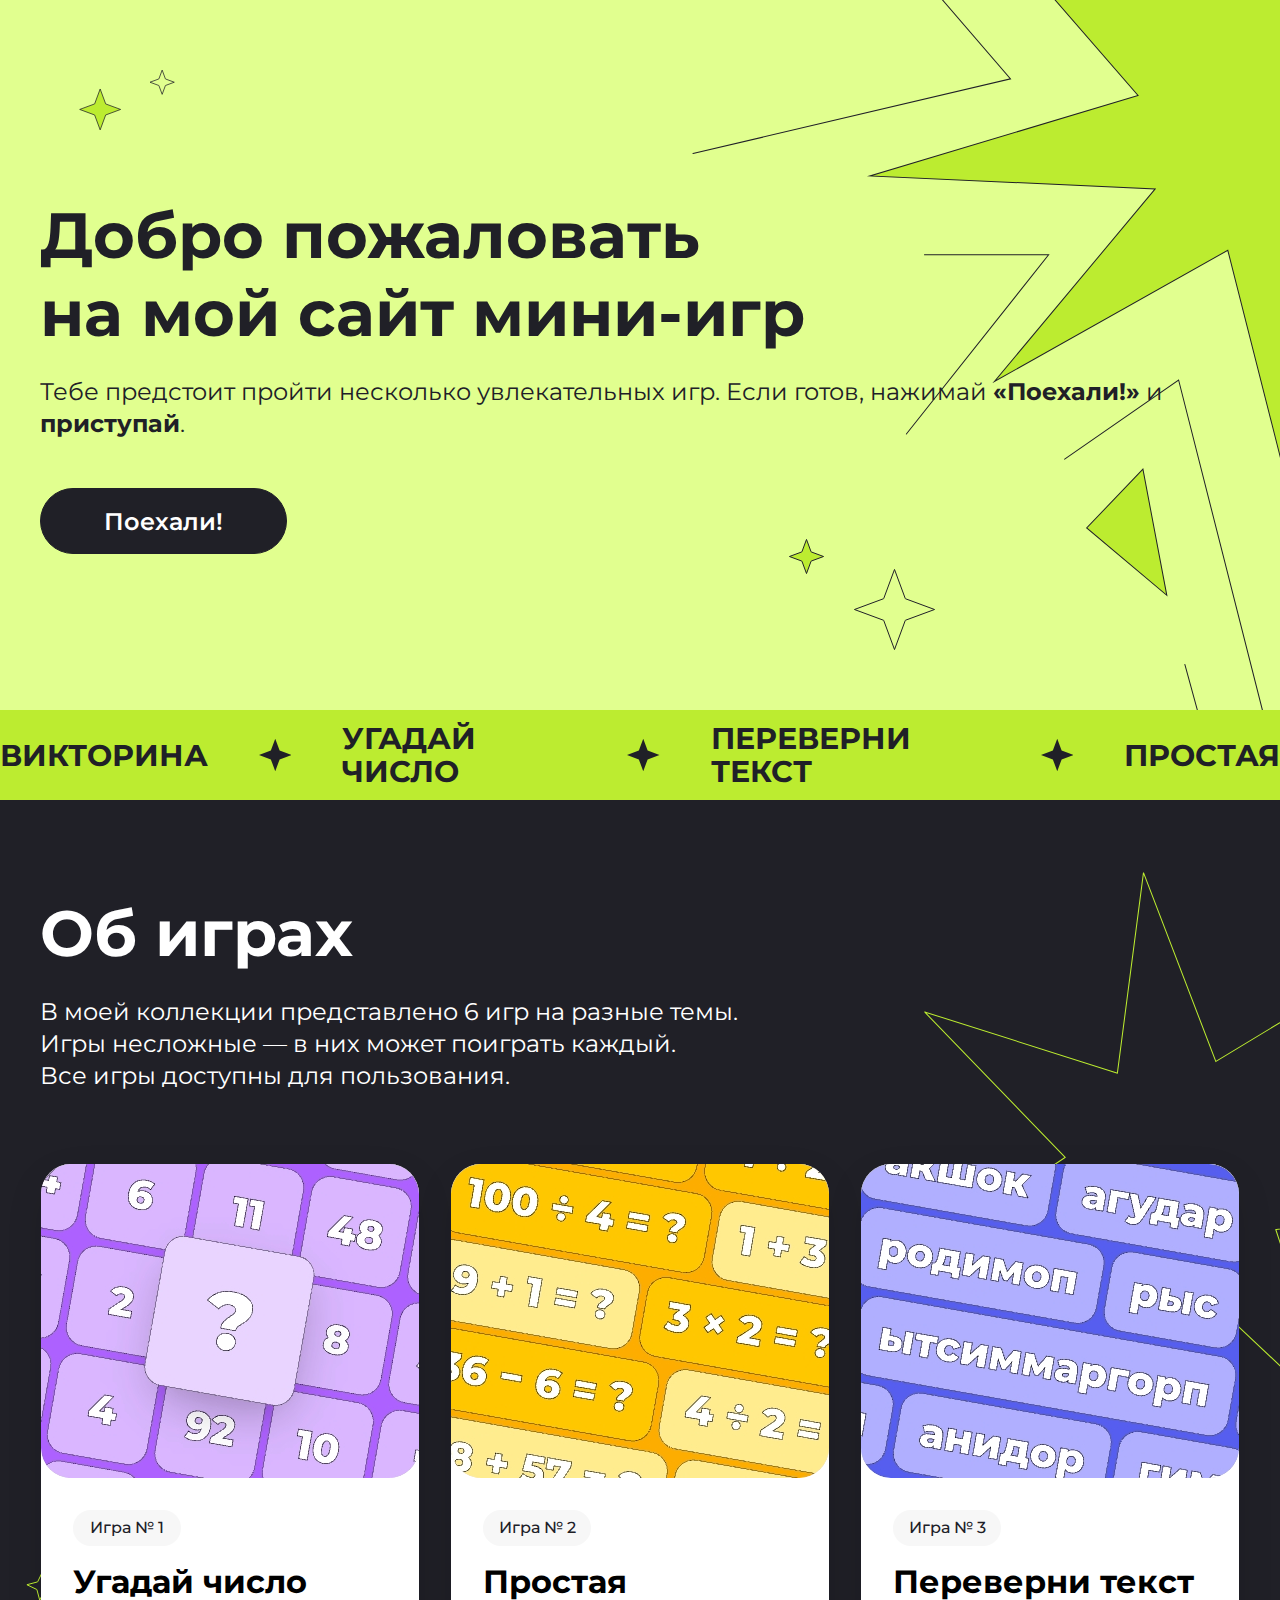
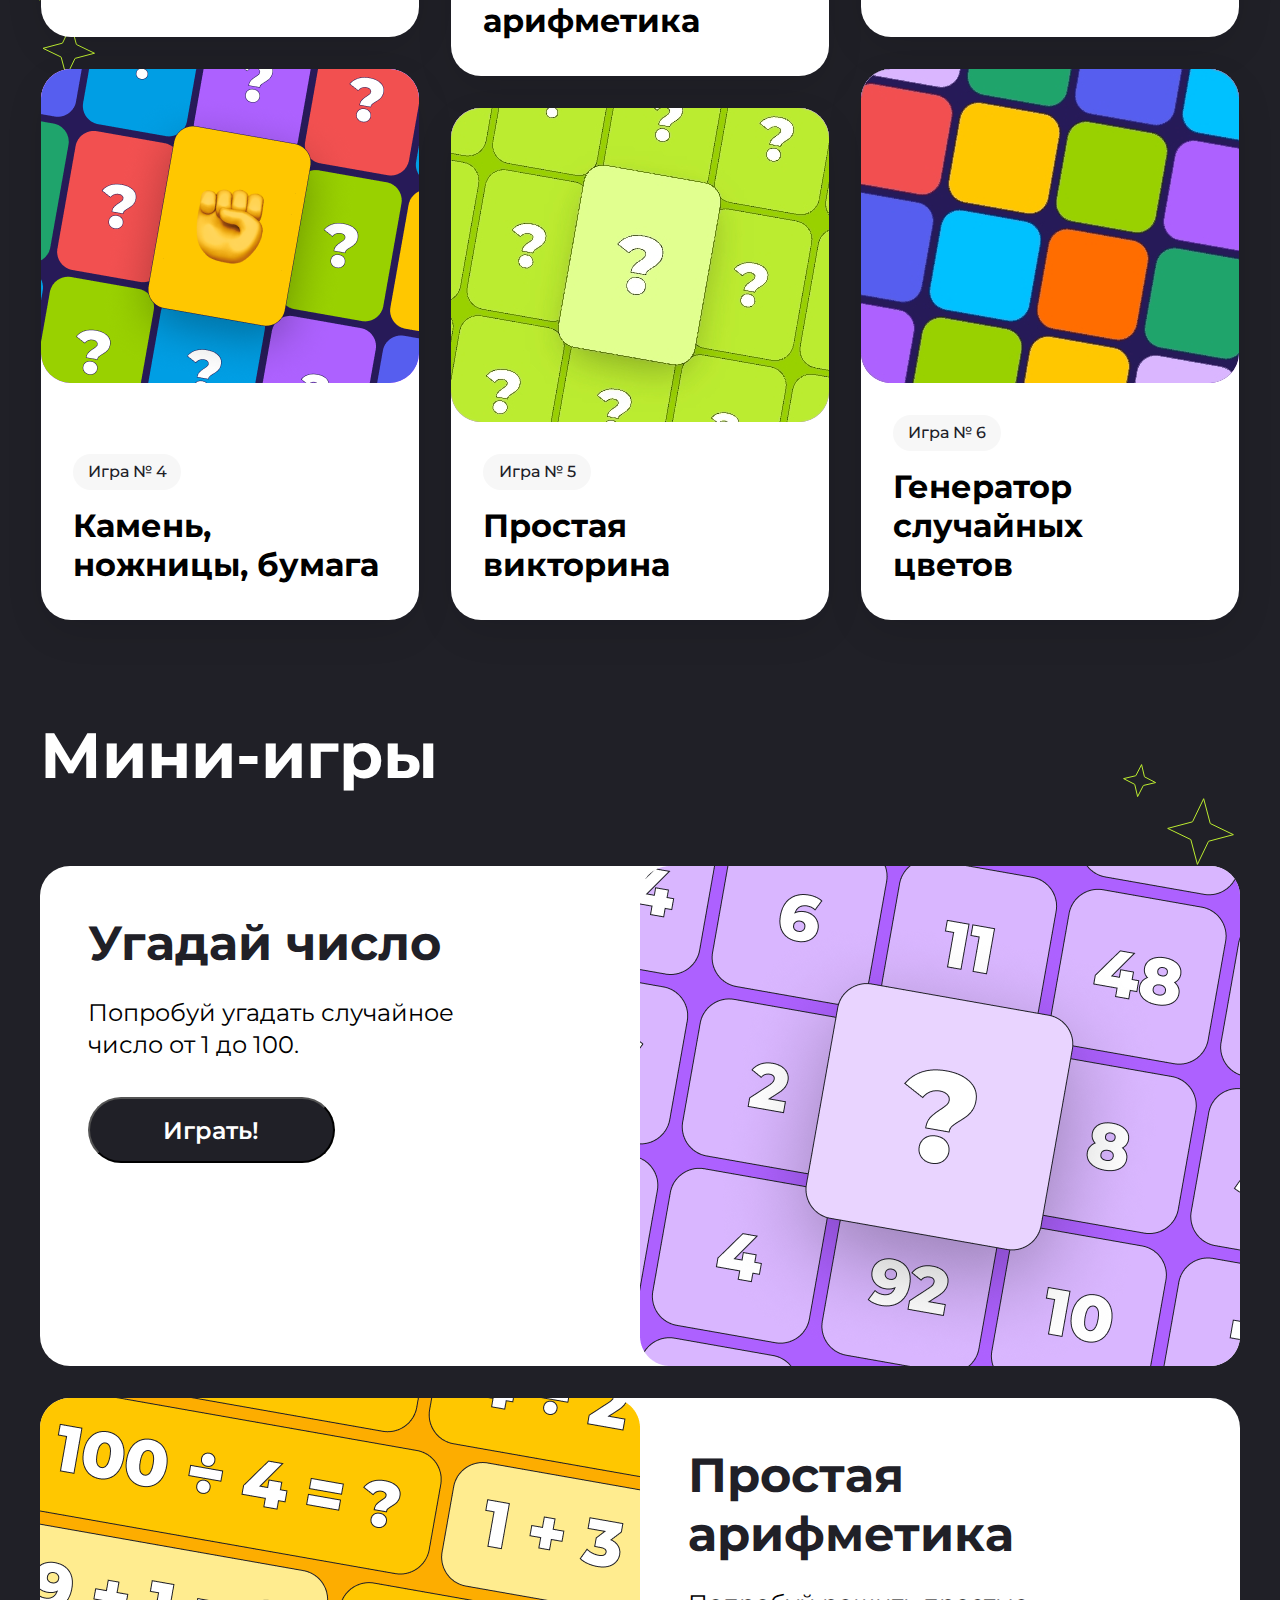
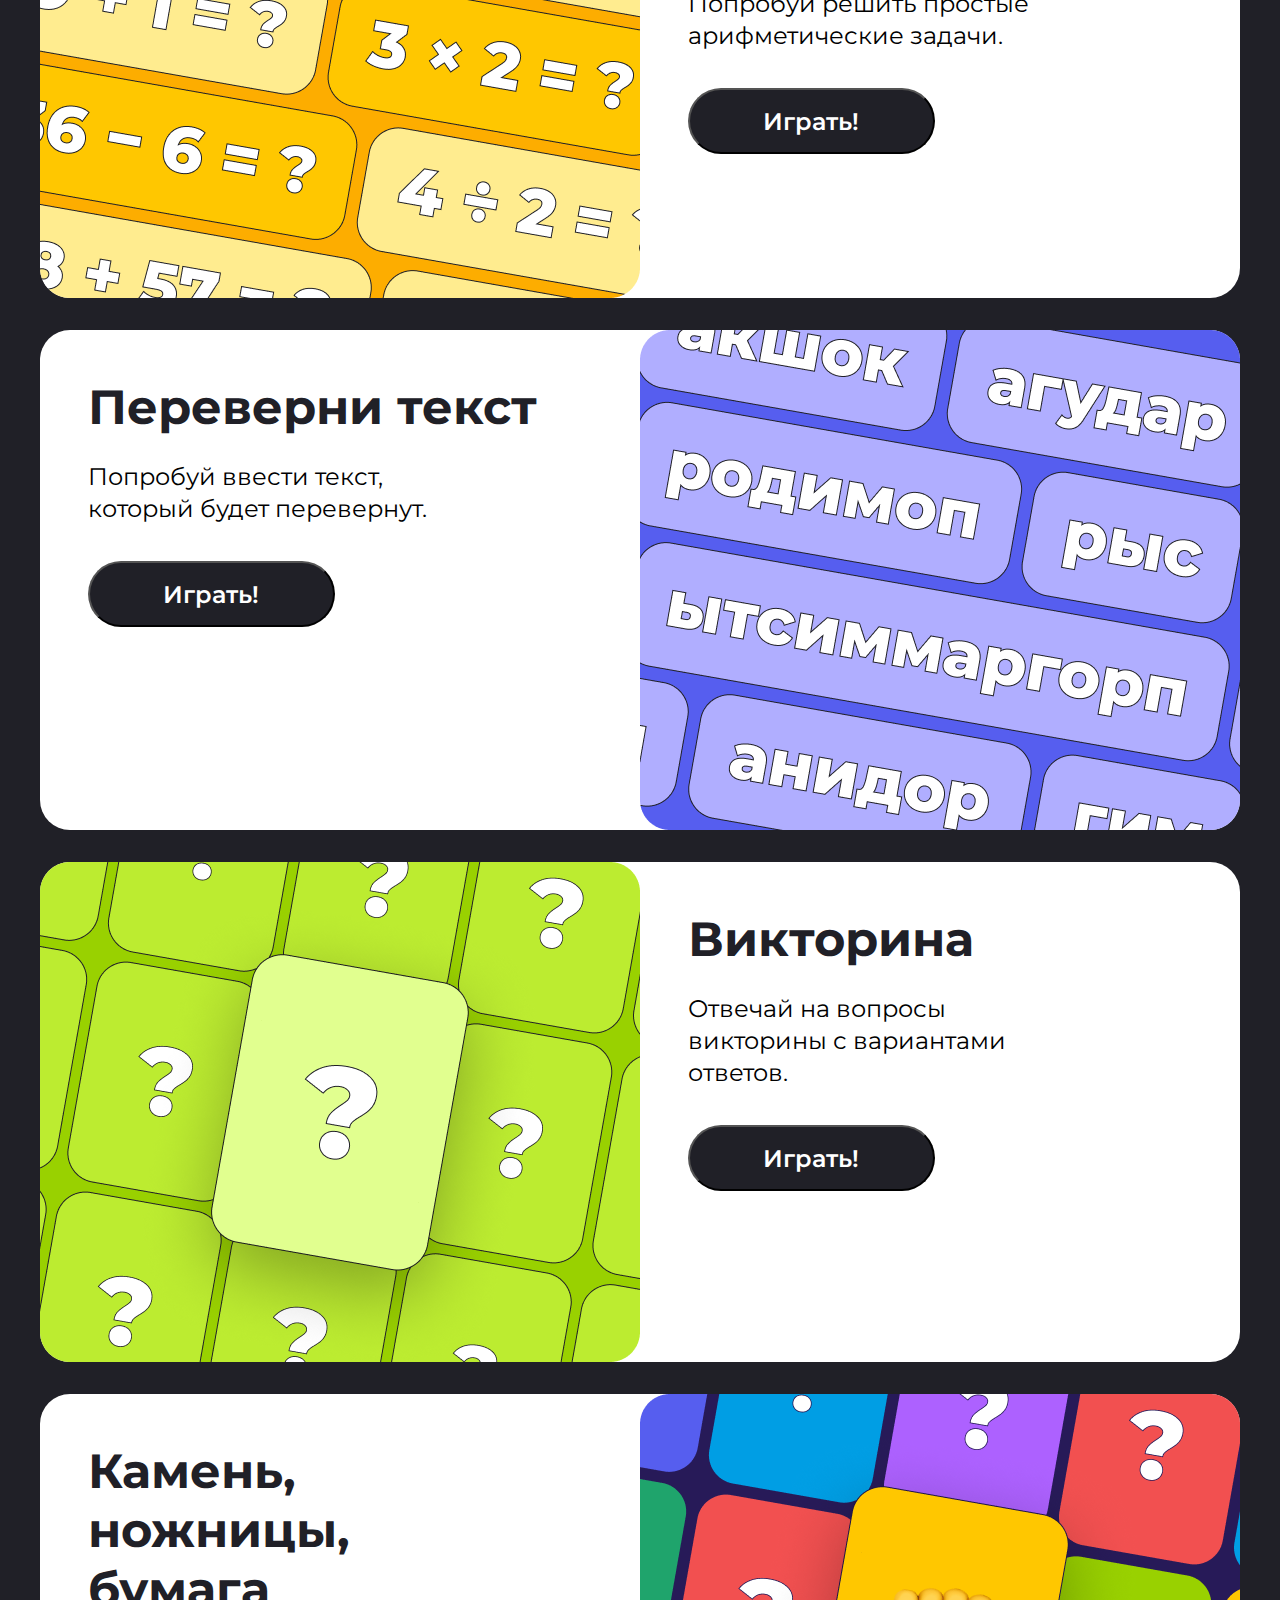
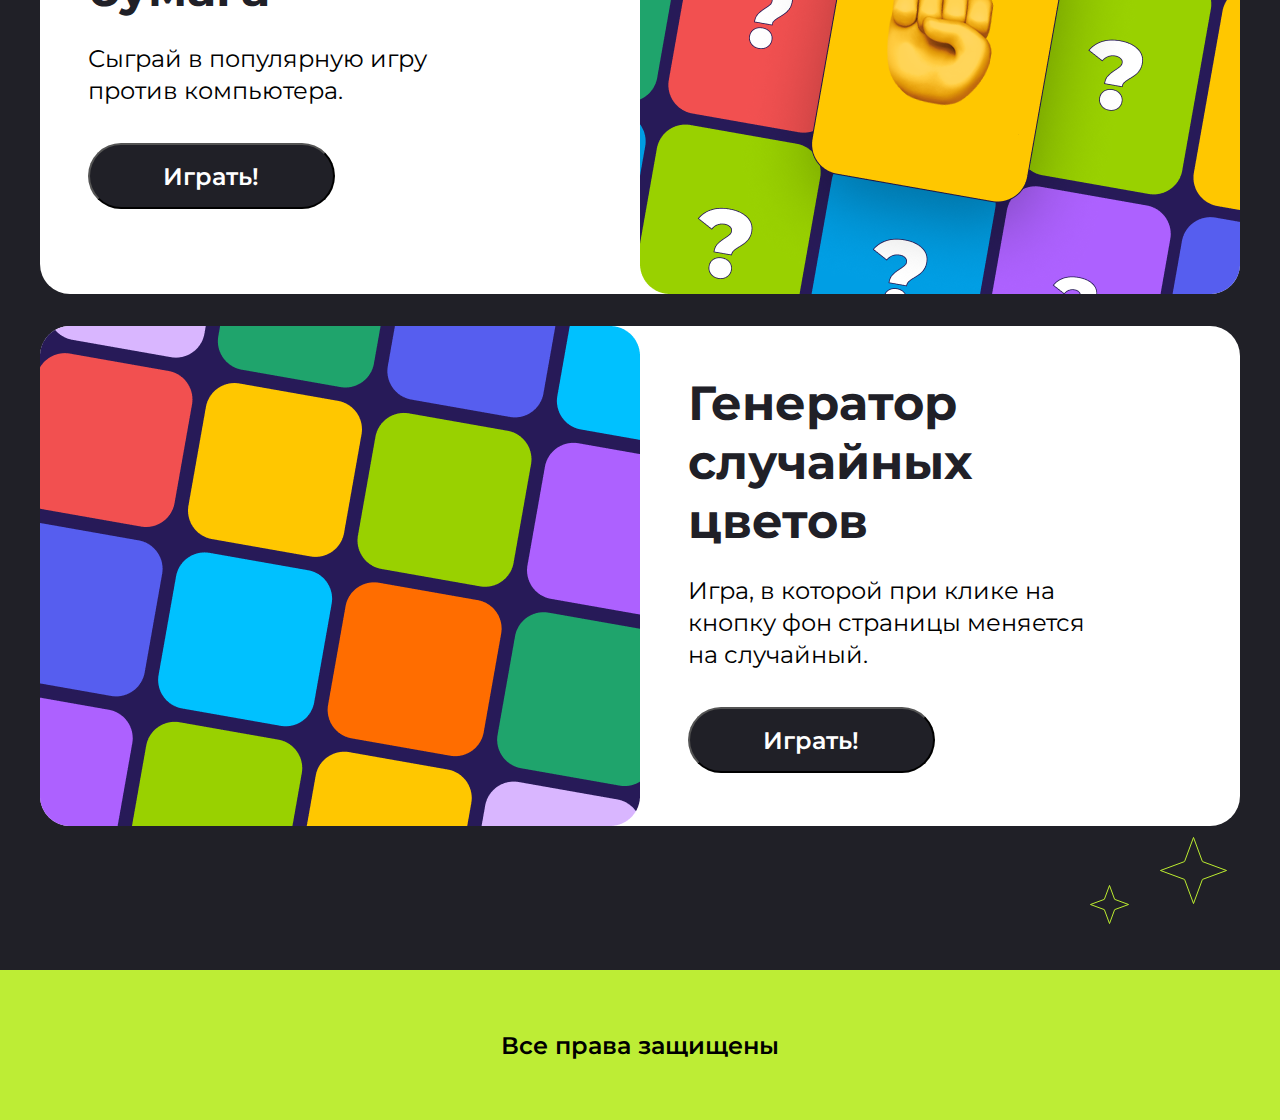
==== index.html @ b6c1381e "debug minigames, add footer" ====
<!DOCTYPE html>
<html lang="en">
<head>
    <meta charset="UTF-8">
    <meta name="viewport" content="width=device-width, initial-scale=1.0">
    <title>Document</title>
    <link rel="preconnect" href="https://fonts.googleapis.com">
    <link rel="preconnect" href="https://fonts.gstatic.com" crossorigin>
    <link href="https://fonts.googleapis.com/css2?family=Montserrat:wght@400;600;700&display=swap" rel="stylesheet">
    <link rel="stylesheet" href="style.css">
</head>
<body>
    <header class="top">
        <div class="top-welcome center">
          <div class="top-box">
              <h1 class="top-box__hello">Добро пожаловать <br>на мой сайт мини-игр</h1>
              <p class="top-box__info">Тебе предстоит пройти несколько увлекательных игр. Если готов, нажимай <b>«Поехали!»</b> и <b>приступай</b>.</p>
          </div>
          <a href="#about-game"> <button class="top-welcome__button">Поехали!</button></a>
        </div>
        <div class="ticker">
            <p>викторина</p>
            <svg width="36.000000" height="36.000000" viewBox="0 0 36 36" fill="none" xmlns="http://www.w3.org/2000/svg" xmlns:xlink="http://www.w3.org/1999/xlink">
                <desc>
                        Created with Pixso.
                </desc>
                <defs/>
                <path id="Star" d="M18 0L13.13 13.13L0 18L13.13 22.86L18 36L22.86 22.86L36 18L22.86 13.13L18 0Z" fill="#202027" fill-opacity="1.000000" fill-rule="evenodd"/>
            </svg>
            <p>угадай число</p>
            <svg width="36.000000" height="36.000000" viewBox="0 0 36 36" fill="none" xmlns="http://www.w3.org/2000/svg" xmlns:xlink="http://www.w3.org/1999/xlink">
                <desc>
                        Created with Pixso.
                </desc>
                <defs/>
                <path id="Star" d="M18 0L13.13 13.13L0 18L13.13 22.86L18 36L22.86 22.86L36 18L22.86 13.13L18 0Z" fill="#202027" fill-opacity="1.000000" fill-rule="evenodd"/>
            </svg>
            <p>переверни текст</p>
            <svg width="36.000000" height="36.000000" viewBox="0 0 36 36" fill="none" xmlns="http://www.w3.org/2000/svg" xmlns:xlink="http://www.w3.org/1999/xlink">
                <desc>
                        Created with Pixso.
                </desc>
                <defs/>
                <path id="Star" d="M18 0L13.13 13.13L0 18L13.13 22.86L18 36L22.86 22.86L36 18L22.86 13.13L18 0Z" fill="#202027" fill-opacity="1.000000" fill-rule="evenodd"/>
            </svg>            
            <p>простая</p>
        </div>
    </header>
    <div class="game-block center">
        <div class="game-block__about">
            <h1 id="about-game" class="game-block__title">Об играх</h1>
            <div class="game-block__info">
              <p>В моей коллекции представлено 6 игр на разные темы.</p> 
              <p>Игры несложные — в них может поиграть каждый.</p>  
              <p>Все игры доступны для пользования.</p>
            </div>
        </div>
        <section class="card-box">
            <div class="card-box__column">
               <a href="#game1">
                  <div class="card">
                     <img class="card__img" src="img/game1.jpeg" alt="game1">
                     <div class="card__info">
                         <p class="card__numb">Игра № 1</p>
                         <h3 class="card__subtitle">Угадай число</h3>
                     </div>
                  </div>   
               </a>  
               <a href="#game4">
                   <article class="card card-big">
                       <img class="card__img" src="img/game4.png" alt="game4">
                       <div class="card__info">
                         <p class="card__numb">Игра № 4</p>
                        <h3 class="card__subtitle">Камень, ножницы, бумага</h3>  
                       </div>
                   </article>
                </a> 
           </div>
           <div class="card-box__column">
                <a href="#game2">
                  <article class="card card-middle">
                      <img class="card__img" src="img/game2.jpeg" alt="game2">
                      <div class="card__info">
                         <p class="card__numb">Игра № 2</p>
                         <h3 class="card__subtitle">Простая арифметика</h3>
                      </div>
                  </article>
               </a>
               <a href="#game5">   
                    <article class="card card-middle">
                        <img class="card__img" src="img/game5.jpeg" alt="game5">
                        <div class="card__info">
                          <p class="card__numb">Игра № 5</p>
                          <h3 class="card__subtitle">Простая викторина</h3>  
                        </div>
                    </article>
               </a>     
           </div>
           <div class="card-box__column">
                <a href="#game3">
                <article class="card">
                    <img class="card__img" src="img/game3.jpeg" alt="game3">
                    <div class="card__info">
                      <p class="card__numb">Игра № 3</p>
                      <h3 class="card__subtitle">Переверни текст</h3>
                    </div>
                </article>
                </a>
                <a href="#game6">
                  <article class="card card-big">
                      <img class="card__img" src="img/game6.jpeg" alt="game6">
                      <div class="card__info">
                        <p class="card__numb">Игра № 6</p>
                        <h3 class="card__subtitle">Генератор случайных цветов</h3>  
                     </div>
                  </article>
                </a>
           </div>
        </section>
    </div>
    <section class="minigames center">
        <h1 class="minigames__title">Мини-игры</h1>
        <div class="game-box">
            <article class="game game__left">
                <div class="game-info">
                    <h2 class="game-info__subtitle">Угадай число</h2>
                    <p class="game-info__description">Попробуй угадать случайное число от 1 до 100.</p>
                    <a href="game-number"><button class="game-info__play">Играть!</button></a>
                </div>
                 <img src="img/bigame1.png" alt="game-number">
            </article>
            <article class="game">
                <img src="img/bigame2.png" alt="game-number">
                <div class="game-info">
                    <h2 class="game-info__subtitle">Простая арифметика</h2>
                    <p class="game-info__description">Попробуй решить простые арифметические задачи.</p>
                    <a href="game-simple"><button class="game-info__play">Играть!</button></a>
                </div>
            </article>
            <article class="game game__left">
                <div class="game-info">
                    <h2 class="game-info__subtitle">Переверни текст</h2>
                    <p class="game-info__description">Попробуй ввести текст, который будет перевернут.</p>
                    <a href="game-revers"><button class="game-info__play">Играть!</button></a>
                </div>
                 <img src="img/bigame3.png" alt="game-number">
            </article>
            <article class="game">
                <img src="img/bigame4.png" alt="game-number">
                <div class="game-info">
                    <h2 class="game-info__subtitle">Викторина</h2>
                    <p class="game-info__description">Отвечай на вопросы викторины с вариантами ответов.</p>
                    <a href="game-victorina"><button class="game-info__play">Играть!</button></a>
                </div>
            </article>
            <article class="game game__left">
                <div class="game-info">
                    <h2 class="game-info__subtitle">Камень, ножницы, бумага</h2>
                    <p class="game-info__description">Сыграй в популярную игру против компьютера.</p>
                    <a href="game-cuefa"><button class="game-info__play">Играть!</button></a>
                </div>
                 <img src="img/bigame5.png" alt="game-number">
            </article>
            <article class="game">
                <img src="img/bigame6.png" alt="game-number">
                <div class="game-info">
                    <h2 class="game-info__subtitle">Генератор случайных цветов</h2>
                    <p class="game-info__description">Игра, в которой при клике на кнопку фон страницы меняется на случайный.</p>
                    <a href="game-colorgen"><button class="game-info__play">Играть!</button></a>
                </div>
            </article>
        </div>
    </section>



  <!-- <script src="script.js"></script> -->
  <footer>Все права защищены</footer>
</body>
</html>
---- style.css ----
* {
  margin: 0;
  padding: 0;
}

h1 {
  font-family: Montserrat;
  font-size: 64px;
  font-weight: 700;
  line-height: 78px;
}

h2 {
  color: rgb(32, 32, 39);
  font-family: Montserrat;
  font-size: 48px;
  font-weight: 700;
  line-height: 59px;
}

h3 {
  color: rgb(0, 0, 0);
  font-family: Montserrat;
  font-size: 32px;
  font-weight: 700;
  line-height: 39px;
}

a {
  text-decoration: none;
}

.center {
  padding-left: calc(50% - 600.5px);
  padding-right: calc(50% - 600.5px);
}

.top {
  height: 800px;
  background: url(img/starsgreen1.svg), url(img/starsgreen2.svg), url(img/big-star.svg), rgb(225, 255, 143);
  background-repeat: no-repeat, no-repeat, no-repeat;
  background-size: 128px 62px, 148px 113px, contain;
  background-position: left 63px top 69px, bottom 149px right 344px, right;
}

.top-welcome {
  padding-top: 196px;
  display: flex;
  flex-direction: column;
  gap: 48px;
}
.top-welcome__button {
  box-sizing: border-box;
  border: 1px solid rgb(32, 32, 39);
  border-radius: 60px;
  background: rgb(32, 32, 39);
  color: rgb(255, 255, 255);
  font-family: Montserrat;
  font-size: 24px;
  font-weight: 600;
  width: 247px;
  height: 66px;
  transition: 3s;
}
.top-welcome__button:hover {
  background: rgb(255, 255, 255);
  color: rgb(0, 0, 0);
}

.top-box {
  display: flex;
  flex-direction: column;
  gap: 24px;
}
.top-box__hello {
  color: rgb(32, 32, 39);
  font-family: Montserrat;
  font-size: 64px;
  font-weight: 700;
  line-height: 78px;
  letter-spacing: 0px;
  text-align: left;
}
.top-box__info {
  color: rgb(32, 32, 39);
  font-family: Montserrat;
  font-size: 24px;
  font-weight: 400;
  line-height: 32px;
}

.ticker {
  margin-top: 156px;
  display: flex;
  flex-direction: row;
  gap: 51px;
  height: 90px;
  color: rgb(32, 32, 39);
  font-family: Montserrat;
  font-size: 30px;
  font-weight: 700;
  line-height: 110%;
  letter-spacing: 4%;
  text-align: left;
  text-transform: uppercase;
  justify-content: center;
  align-items: center;
  background: rgb(188, 236, 48);
}

.game-block {
  background: url(img/blackstars.svg), url(img/bigblackstar.svg), rgb(32, 32, 39);
  background-size: 71px 108px, 584.72px 584.72px, cover;
  background-repeat: no-repeat, no-repeat, no-repeat;
  background-position: top 770px left 25px, top 70px right -143px, center;
  height: 1470px;
  display: flex;
  flex-direction: column;
}
.game-block__title {
  color: rgb(255, 255, 255);
  font-family: Montserrat;
  font-size: 64px;
  font-weight: 700;
  line-height: 78px;
  text-align: left;
  padding-top: 94px;
}
.game-block__info {
  color: rgb(255, 255, 255);
  font-family: Montserrat;
  font-size: 24px;
  font-weight: 400;
  line-height: 32px;
  text-align: left;
  padding-top: 24px;
}

.card-box {
  display: flex;
  gap: 32px;
  justify-content: center;
  padding-bottom: 50px;
  padding-top: 72px;
}

.card-box__column {
  display: flex;
  flex-direction: column;
  gap: 32px;
}

.card {
  width: 378px;
  height: 473px;
  display: flex;
  flex-direction: column;
  justify-content: space-between;
  border-radius: 30px;
  box-shadow: 0px 12.61px 42.25px -7.57px rgba(0, 0, 0, 0.13);
  background: rgb(255, 255, 255);
  transition: 1s;
}
.card:hover {
  transform: scale(1.1);
}
.card__img {
  border-radius: 30px;
  background: rgb(173, 97, 255);
}
.card__info {
  display: flex;
  flex-direction: column;
  gap: 16px;
  margin-top: 32px;
  margin-right: 32px;
  margin-left: 32px;
  margin-bottom: 36px;
  text-align: justify;
}
.card__numb {
  color: rgb(32, 32, 39);
  font-family: Montserrat;
  font-size: 16px;
  font-weight: 500;
  line-height: 110%;
  border-radius: 52.58px;
  background: rgb(247, 247, 247);
  width: 108px;
  height: 36px;
  text-align: center;
  display: flex;
  flex-direction: column;
  justify-content: center;
}

.card-big {
  height: 551px;
}

.card-middle {
  height: 512px;
}

.minigames {
  height: 3500px;
  background: url(img/stars1.svg), url(img/stars2.svg), #202027;
  background-size: 113px 103px, 139px 89px;
  background-repeat: no-repeat, no-repeat;
  background-position: right 44.91px top 93px, right 52px bottom 45px;
}
.minigames__title {
  font-weight: 700;
  font-size: 64px;
  color: #FFFFFF;
  padding-top: 46px;
  padding-bottom: 72px;
}

.game-box {
  display: flex;
  flex-direction: column;
  gap: 32px;
}

.game {
  width: 1200px;
  height: 500px;
  background: #FFFFFF;
  display: flex;
  flex-direction: row;
  border-radius: 30px;
}
.game__left {
  justify-content: space-between;
}

.game-info {
  padding: 48px;
  display: flex;
  flex-direction: column;
}
.game-info__subtitle {
  width: 450px;
}
.game-info__description {
  padding-top: 24px;
  font-weight: 400;
  font-size: 24px;
  line-height: 32px;
  padding-bottom: 36px;
  width: 400px;
  font-family: Montserrat;
}
.game-info__play {
  width: 247px;
  height: 66px;
  border-radius: 60px;
  background: #202027;
  color: #FFFFFF;
  font-family: Montserrat;
  font-size: 24px;
  font-weight: 600;
  transition: 3s;
}

.game-info__play:hover {
  background: rgb(255, 255, 255);
  color: rgb(0, 0, 0);
}

footer {
  height: 150px;
  background: #BDED35;
  font-family: Montserrat;
  font-weight: 600;
  font-size: 24px;
  display: flex;
  align-items: center;
  justify-content: center;
}

@media (max-width: 767px) {
  .center {
    padding-left: 0px;
    padding-right: 0px;
  }
  .top {
    display: flex;
    flex-direction: column;
    flex-direction: column;
    flex-wrap: nowrap;
    justify-content: flex-end;
    background: url(img/starsgreen1.svg), url(img/starsgreen2.svg), url(img/mobilbigstartop.svg), rgb(225, 255, 143);
    background-repeat: no-repeat, no-repeat, no-repeat;
    background-size: 100px 67px, 100px 77px, 223px 228px;
    background-position: left 37px top 64px, bottom 79px right 34px, right top;
    position: relative;
    overflow-x: hidden;
  }
  .top-welcome {
    padding-top: 147px;
    padding-bottom: 182px;
    width: 100%;
    height: 371px;
    max-height: 700px;
    display: flex;
    align-items: center;
    align-content: center;
    gap: 36px;
  }
  .top-box {
    width: 296px;
    height: 280px;
    display: flex;
    align-content: flex-start;
    justify-content: center;
    gap: 24px;
  }
  .top-box__hello {
    width: 100%;
    font-size: 40px;
    font-weight: 700;
    line-height: 49px;
    text-align: center;
  }
  .top-box__info {
    width: 100%;
    font-size: 16px;
    font-weight: 400;
    line-height: 20px;
    text-align: center;
  }
  .ticker {
    margin-top: 131px;
    font-size: 16px;
    align-items: center;
    gap: 27.4px;
    width: auto;
    height: 51.34px;
    position: absolute;
    white-space: nowrap;
  }
  .game-block {
    display: none;
    flex-direction: column;
    flex-wrap: wrap;
    width: 100%;
  }
}/*# sourceMappingURL=style.css.map */
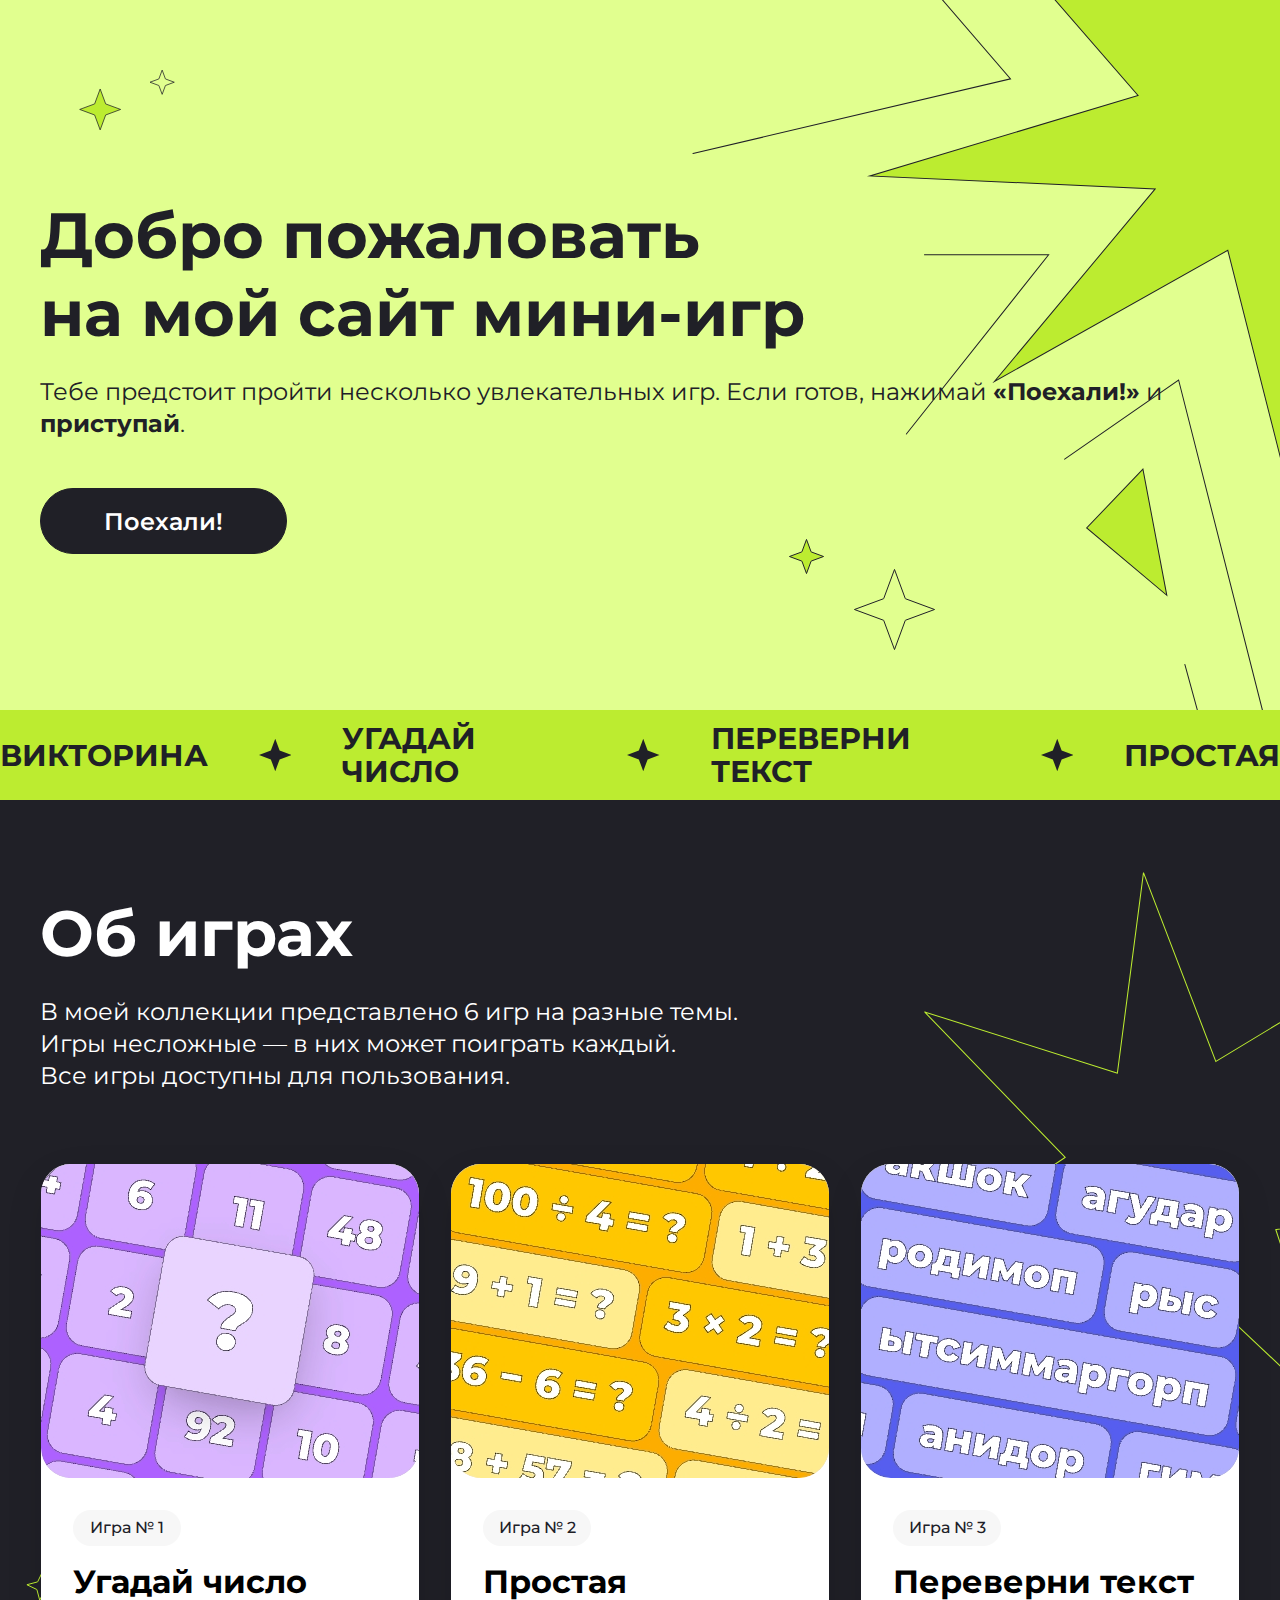
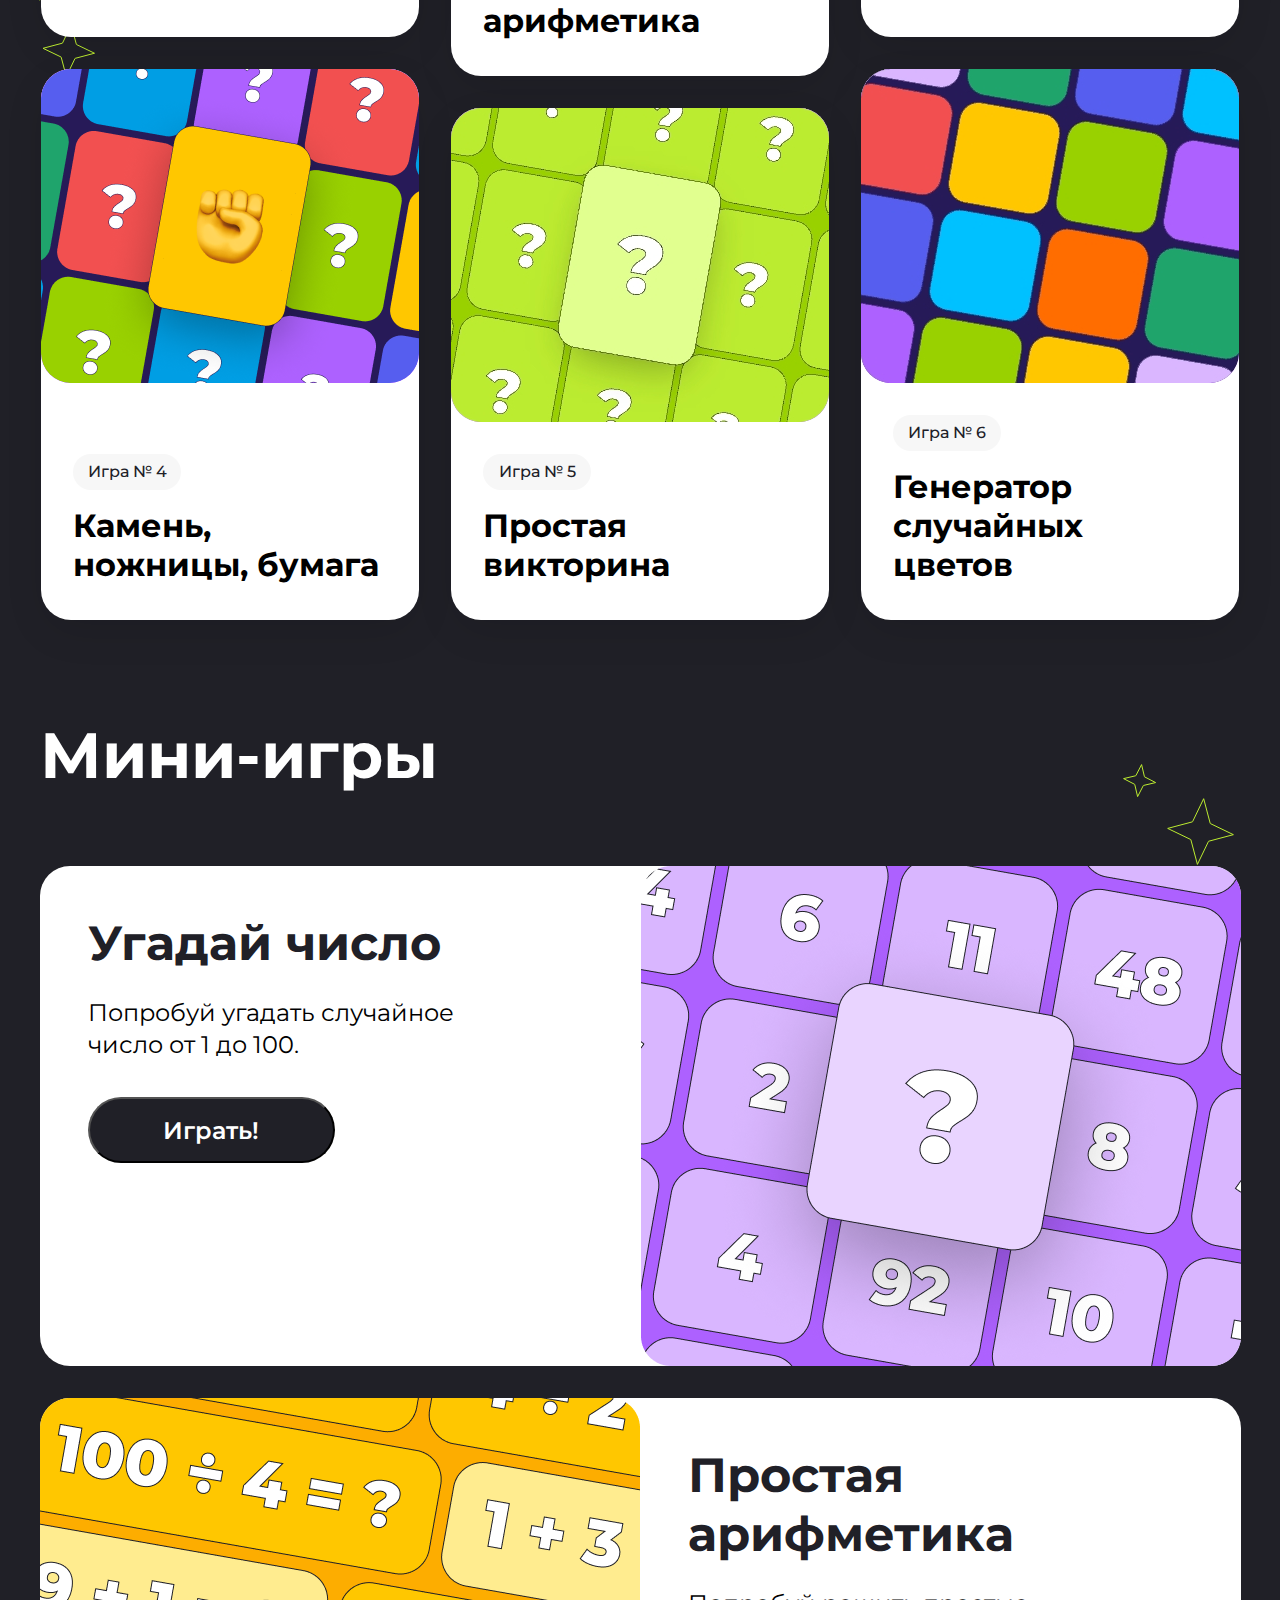
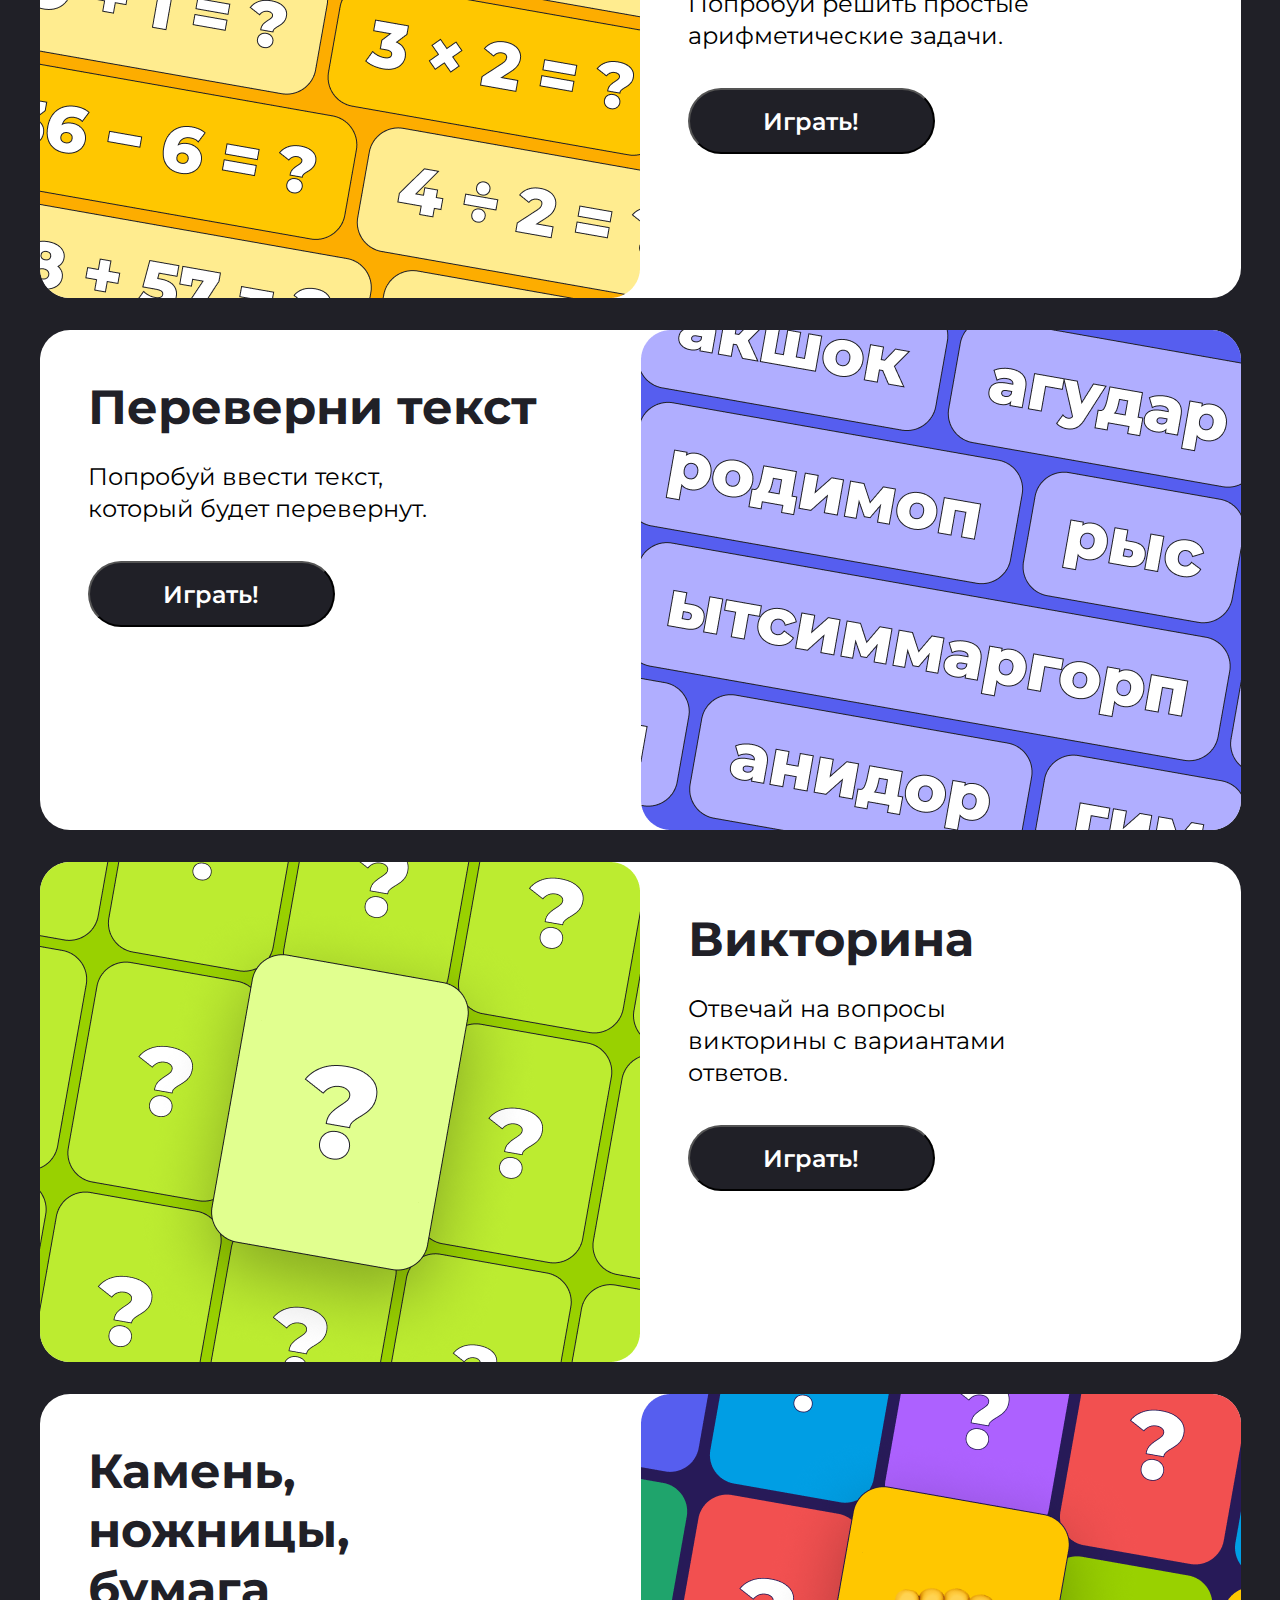
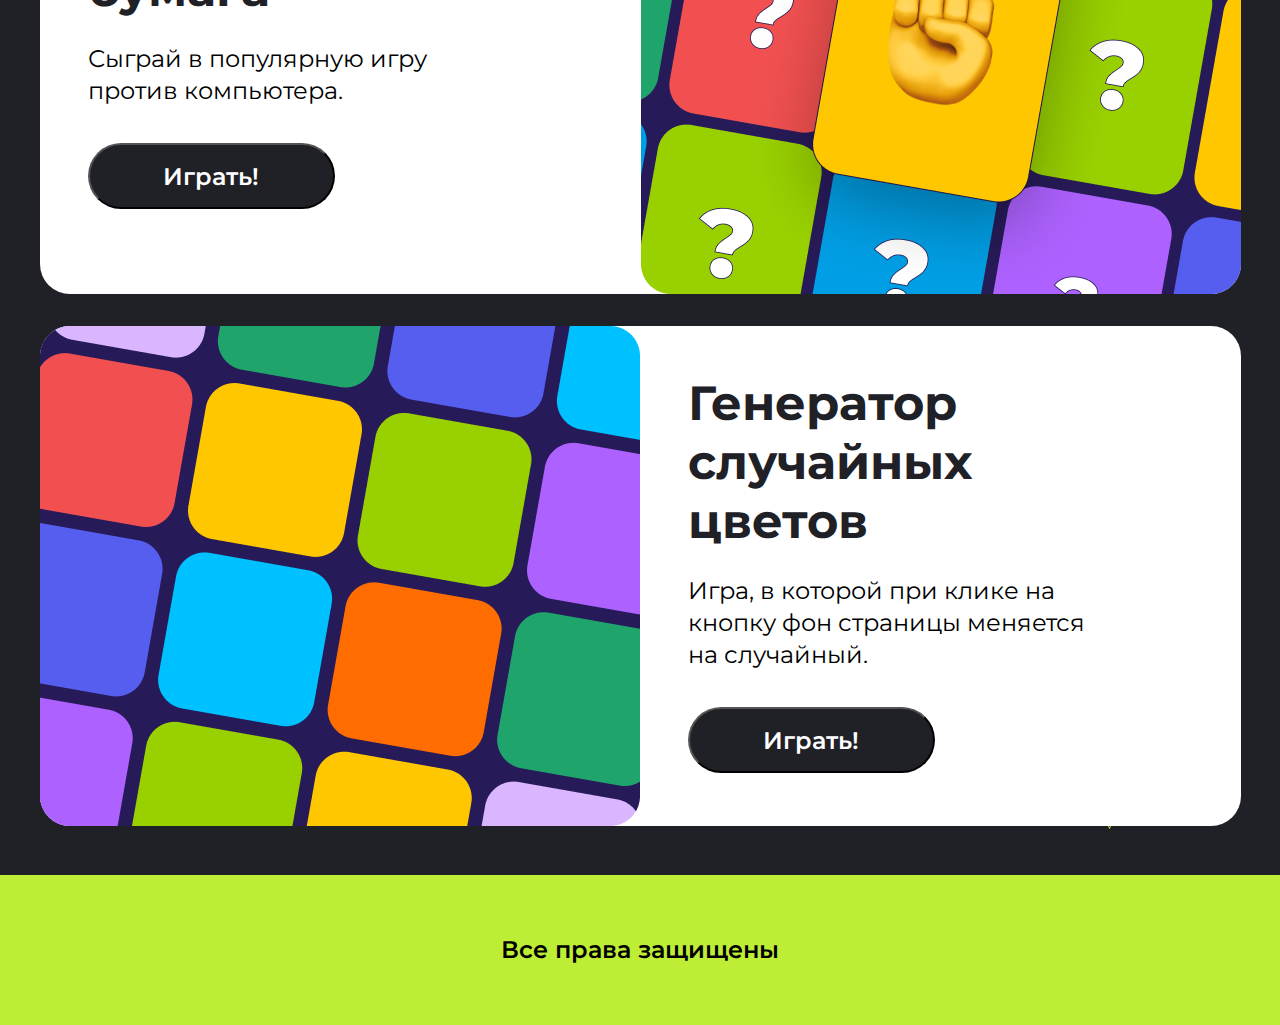
==== commit e096cc88: "debug minigames cards, add mobile adapt" ====
--- a/index.html
+++ b/index.html
@@ -127,15 +127,15 @@
                     <p class="game-info__description">Попробуй угадать случайное число от 1 до 100.</p>
                     <a href="game-number"><button class="game-info__play">Играть!</button></a>
                 </div>
-                 <img src="img/bigame1.png" alt="game-number">
+                 <img class="game__picture" src="img/bigame1.png" alt="game-number">
             </article>
-            <article class="game">
-                <img src="img/bigame2.png" alt="game-number">
+            <article class="game game__right">
                 <div class="game-info">
                     <h2 class="game-info__subtitle">Простая арифметика</h2>
                     <p class="game-info__description">Попробуй решить простые арифметические задачи.</p>
                     <a href="game-simple"><button class="game-info__play">Играть!</button></a>
                 </div>
+                <img class="game__picture" src="img/bigame2.png" alt="game-number">
             </article>
             <article class="game game__left">
                 <div class="game-info">
@@ -143,15 +143,15 @@
                     <p class="game-info__description">Попробуй ввести текст, который будет перевернут.</p>
                     <a href="game-revers"><button class="game-info__play">Играть!</button></a>
                 </div>
-                 <img src="img/bigame3.png" alt="game-number">
+                 <img class="game__picture" src="img/bigame3.png" alt="game-number">
             </article>
-            <article class="game">
-                <img src="img/bigame4.png" alt="game-number">
+            <article class="game game__right">
                 <div class="game-info">
                     <h2 class="game-info__subtitle">Викторина</h2>
                     <p class="game-info__description">Отвечай на вопросы викторины с вариантами ответов.</p>
                     <a href="game-victorina"><button class="game-info__play">Играть!</button></a>
                 </div>
+                <img class="game__picture" src="img/bigame4.png" alt="game-number">
             </article>
             <article class="game game__left">
                 <div class="game-info">
@@ -159,15 +159,15 @@
                     <p class="game-info__description">Сыграй в популярную игру против компьютера.</p>
                     <a href="game-cuefa"><button class="game-info__play">Играть!</button></a>
                 </div>
-                 <img src="img/bigame5.png" alt="game-number">
+                 <img class="game__picture" src="img/bigame5.png" alt="game-number">
             </article>
-            <article class="game">
-                <img src="img/bigame6.png" alt="game-number">
+            <article class="game game__right">
                 <div class="game-info">
                     <h2 class="game-info__subtitle">Генератор случайных цветов</h2>
                     <p class="game-info__description">Игра, в которой при клике на кнопку фон страницы меняется на случайный.</p>
                     <a href="game-colorgen"><button class="game-info__play">Играть!</button></a>
                 </div>
+                <img class="game__picture" src="img/bigame6.png" alt="game-number">
             </article>
         </div>
     </section>
--- a/style.css
+++ b/style.css
@@ -78,7 +78,6 @@
   font-size: 64px;
   font-weight: 700;
   line-height: 78px;
-  letter-spacing: 0px;
   text-align: left;
 }
 .top-box__info {
@@ -203,7 +202,6 @@
 }
 
 .minigames {
-  height: 3500px;
   background: url(img/stars1.svg), url(img/stars2.svg), #202027;
   background-size: 113px 103px, 139px 89px;
   background-repeat: no-repeat, no-repeat;
@@ -221,11 +219,10 @@
   display: flex;
   flex-direction: column;
   gap: 32px;
+  padding-bottom: 48.88px;
 }
 
 .game {
-  width: 1200px;
-  height: 500px;
   background: #FFFFFF;
   display: flex;
   flex-direction: row;
@@ -234,8 +231,14 @@
 .game__left {
   justify-content: space-between;
 }
+.game__right {
+  flex-direction: row-reverse;
+  padding-left: 0;
+  justify-content: left;
+}
 
 .game-info {
+  width: 284px;
   padding: 48px;
   display: flex;
   flex-direction: column;
@@ -347,4 +350,47 @@
     flex-wrap: wrap;
     width: 100%;
   }
+  .minigames {
+    font-size: 40px;
+    padding-left: 16px;
+    padding-right: 16px;
+    background: #202027;
+  }
+  .minigames__title {
+    font-size: 40px;
+    padding-top: 48px;
+    padding-bottom: 48px;
+  }
+  .game-box {
+    gap: 24px;
+  }
+  .game {
+    display: flex;
+    flex-direction: column-reverse;
+  }
+  .game__picture {
+    width: 100%;
+  }
+  .game-info {
+    padding: 29.04px;
+  }
+  .game-info__description {
+    padding-top: 16px;
+    padding-bottom: 32px;
+    font-size: 16px;
+    width: 285px;
+    padding-bottom: 32px;
+    line-height: 19.5px;
+  }
+  .game-info__subtitle {
+    font-size: 32px;
+    width: 284px;
+    line-height: 39.01px;
+  }
+  .game-info__play {
+    height: 55px;
+    font-size: 16px;
+    max-width: 100%;
+    width: 285px;
+  }
 }/*# sourceMappingURL=style.css.map */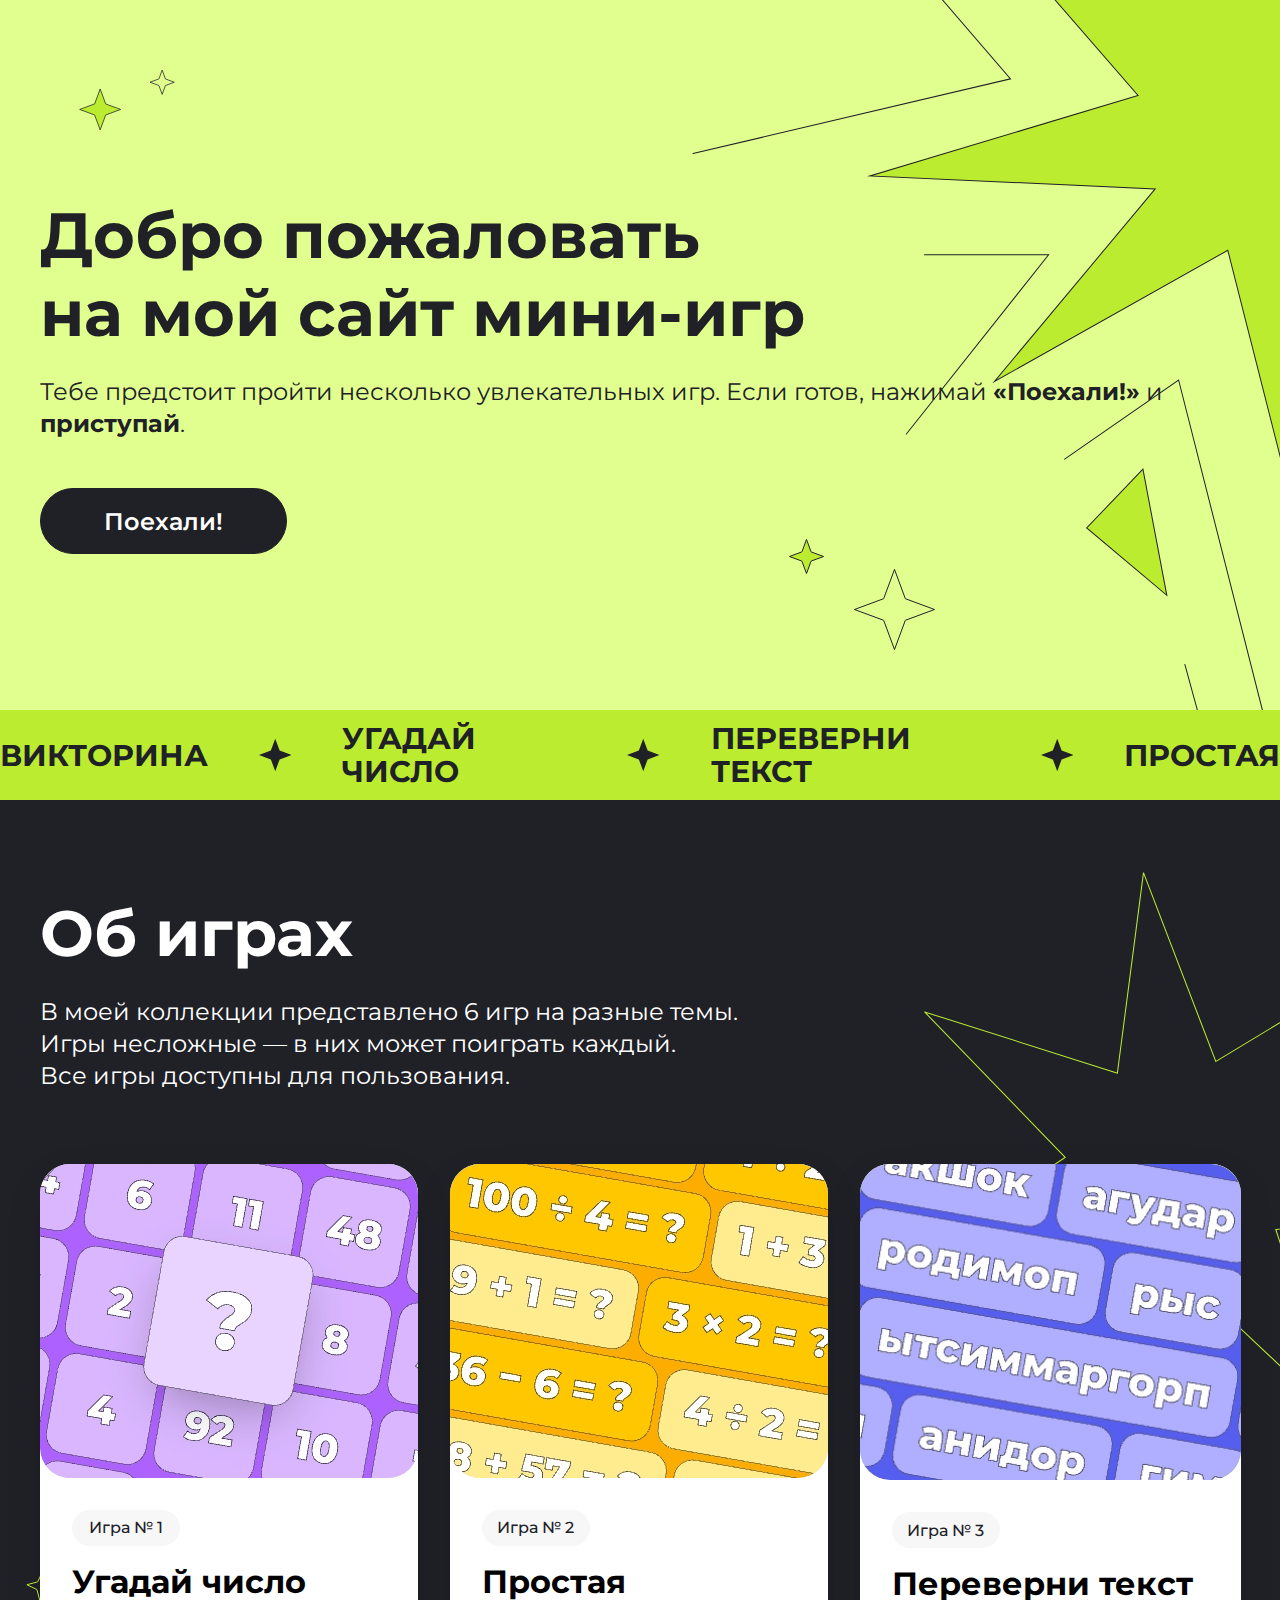
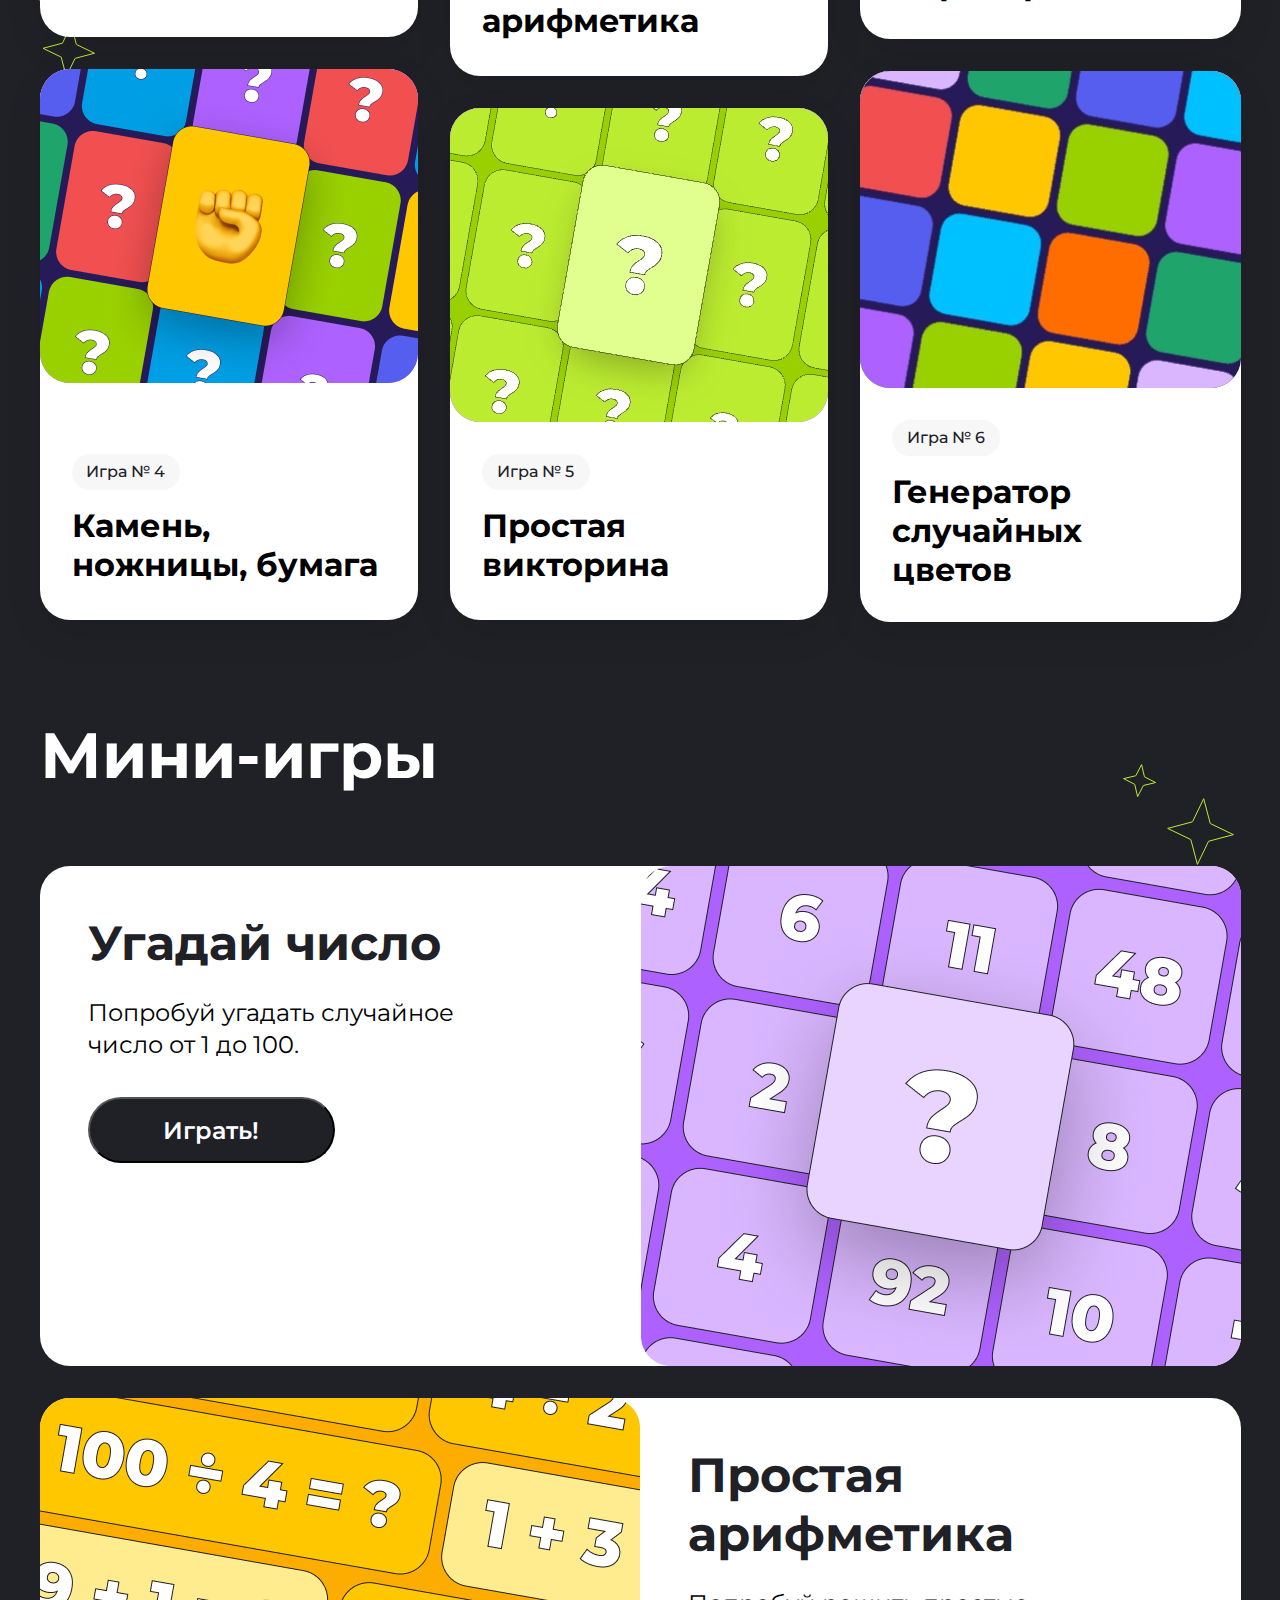
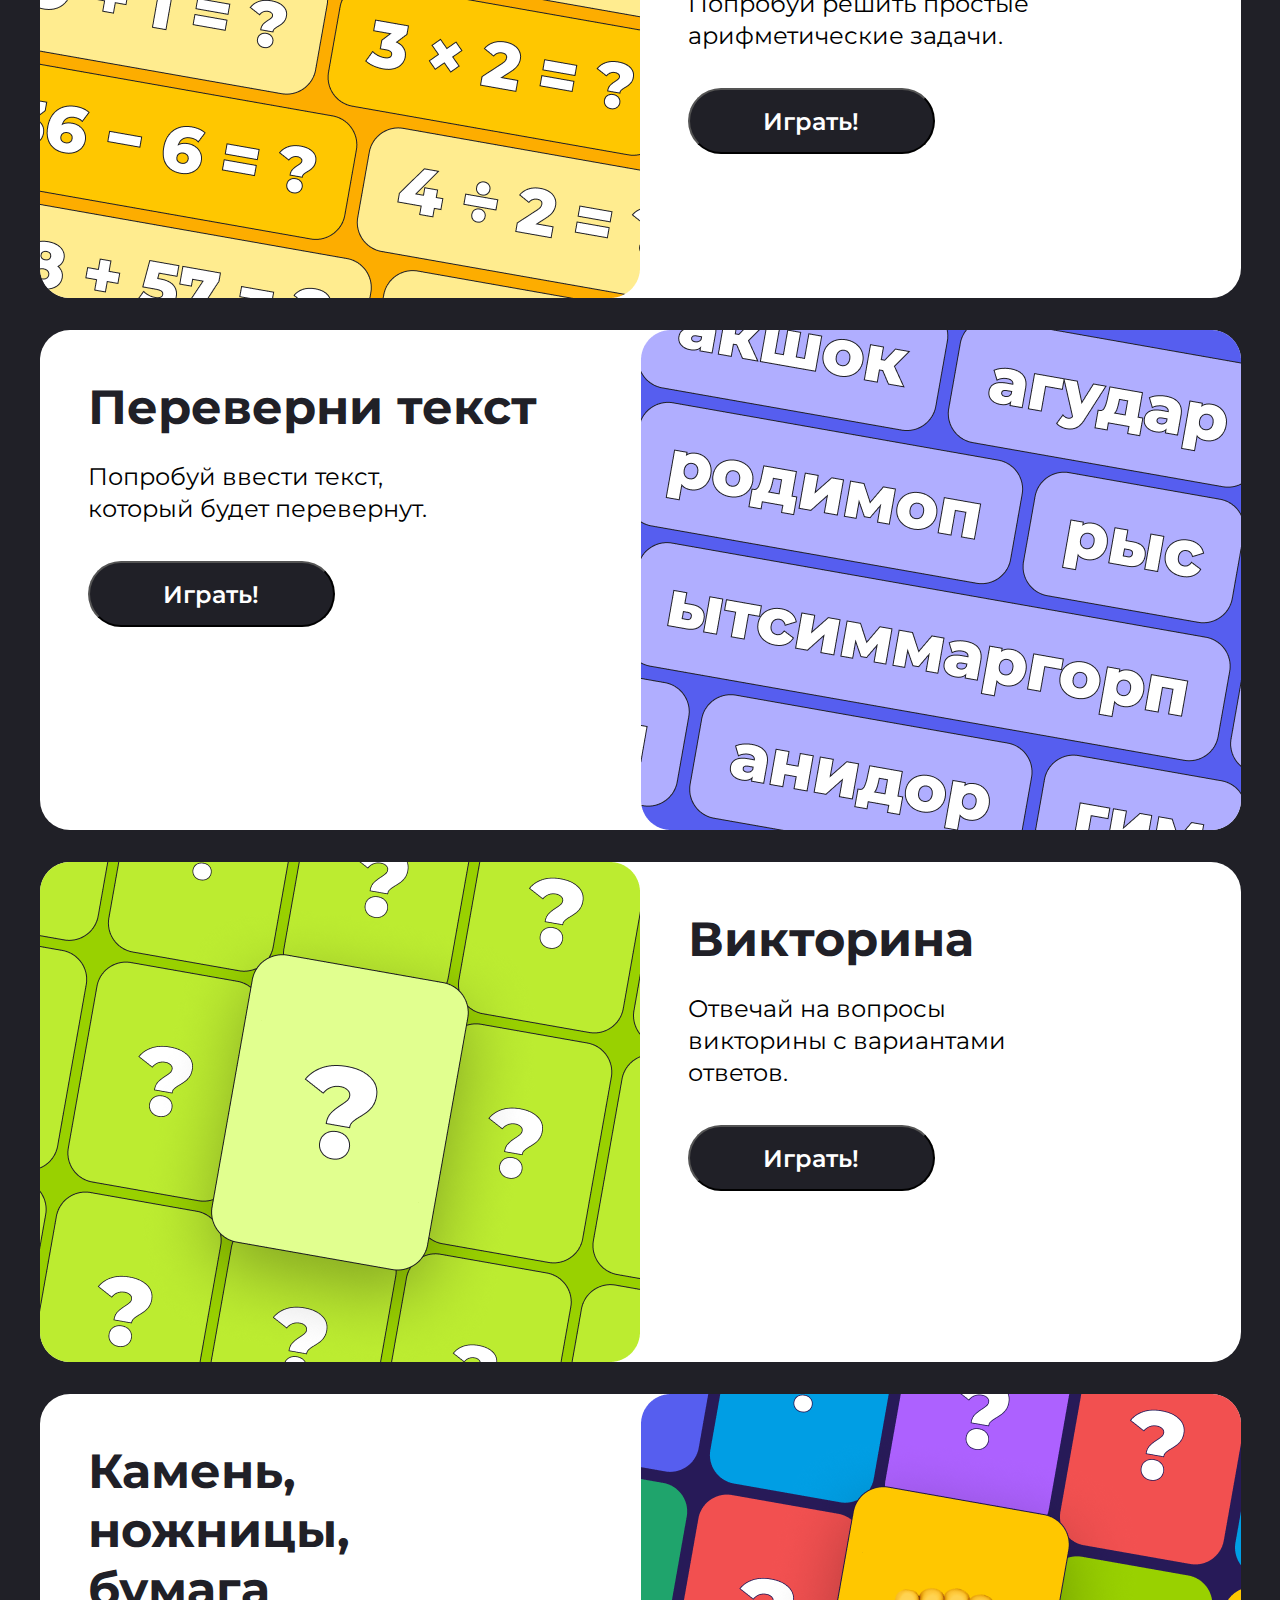
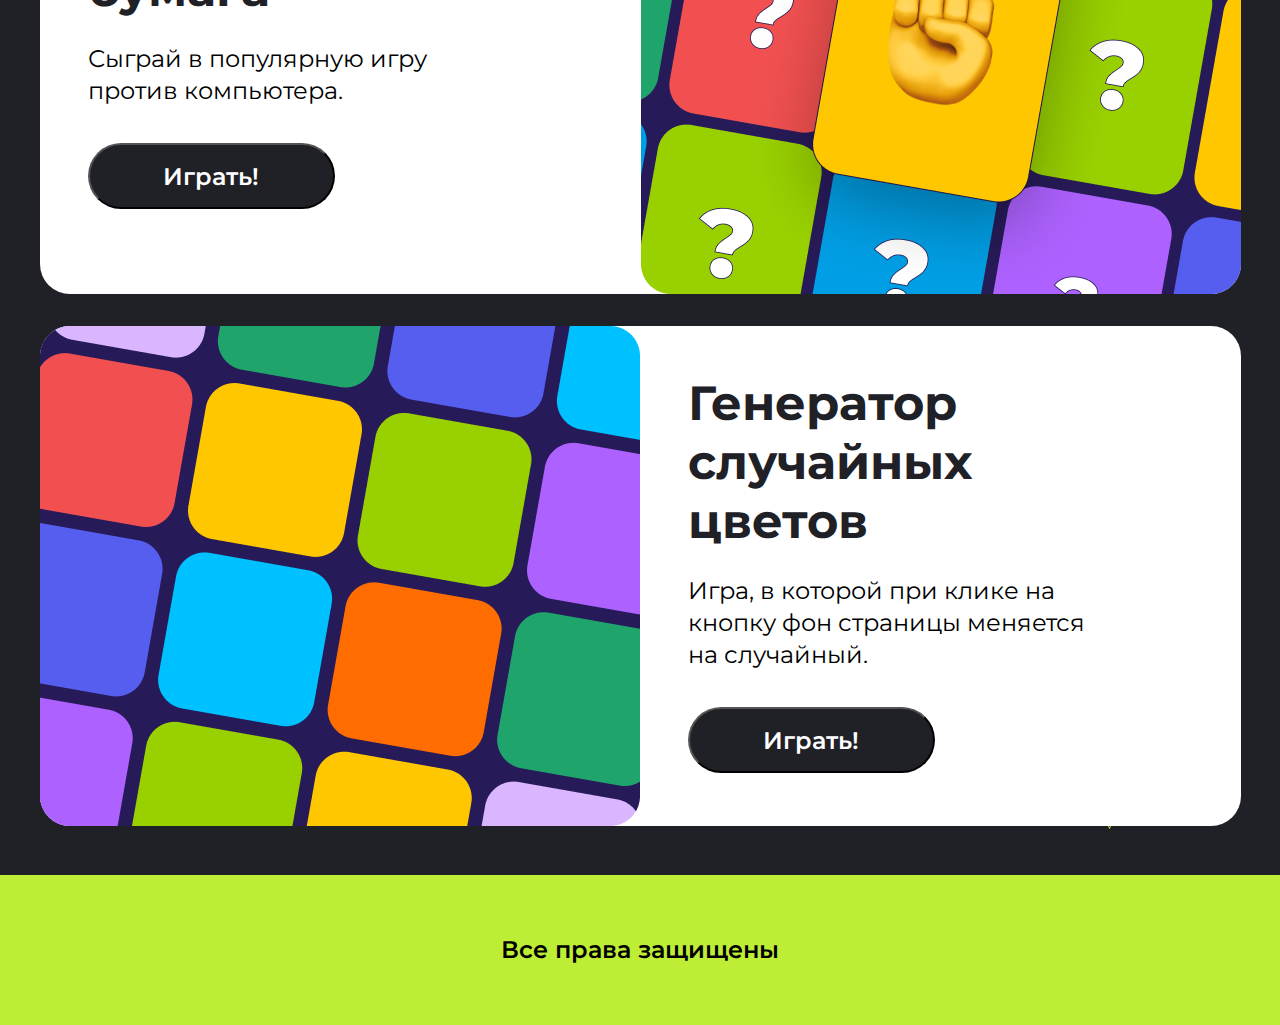
==== commit fb4ff45a: "debub mobil adapt, add game and cirqle task" ====
--- a/index.html
+++ b/index.html
@@ -125,7 +125,7 @@
                 <div class="game-info">
                     <h2 class="game-info__subtitle">Угадай число</h2>
                     <p class="game-info__description">Попробуй угадать случайное число от 1 до 100.</p>
-                    <a href="game-number"><button class="game-info__play">Играть!</button></a>
+                    <a href="game-number"><button onclick="gameNumber()" class="game-info__play">Играть!</button></a>
                 </div>
                  <img class="game__picture" src="img/bigame1.png" alt="game-number">
             </article>
@@ -174,7 +174,8 @@
 
 
 
-  <!-- <script src="script.js"></script> -->
+  <script src="script.js"></script>
+  <script src="games.js"></script>
   <footer>Все права защищены</footer>
 </body>
 </html>--- a/style.css
+++ b/style.css
@@ -150,8 +150,6 @@
 }
 
 .card {
-  width: 378px;
-  height: 473px;
   display: flex;
   flex-direction: column;
   justify-content: space-between;
@@ -285,8 +283,8 @@
 
 @media (max-width: 767px) {
   .center {
-    padding-left: 0px;
-    padding-right: 0px;
+    padding-left: 16px;
+    padding-right: 16px;
   }
   .top {
     display: flex;
@@ -313,22 +311,18 @@
     gap: 36px;
   }
   .top-box {
-    width: 296px;
-    height: 280px;
     display: flex;
     align-content: flex-start;
     justify-content: center;
     gap: 24px;
   }
   .top-box__hello {
-    width: 100%;
     font-size: 40px;
     font-weight: 700;
     line-height: 49px;
     text-align: center;
   }
   .top-box__info {
-    width: 100%;
     font-size: 16px;
     font-weight: 400;
     line-height: 20px;
@@ -348,7 +342,6 @@
     display: none;
     flex-direction: column;
     flex-wrap: wrap;
-    width: 100%;
   }
   .minigames {
     font-size: 40px;
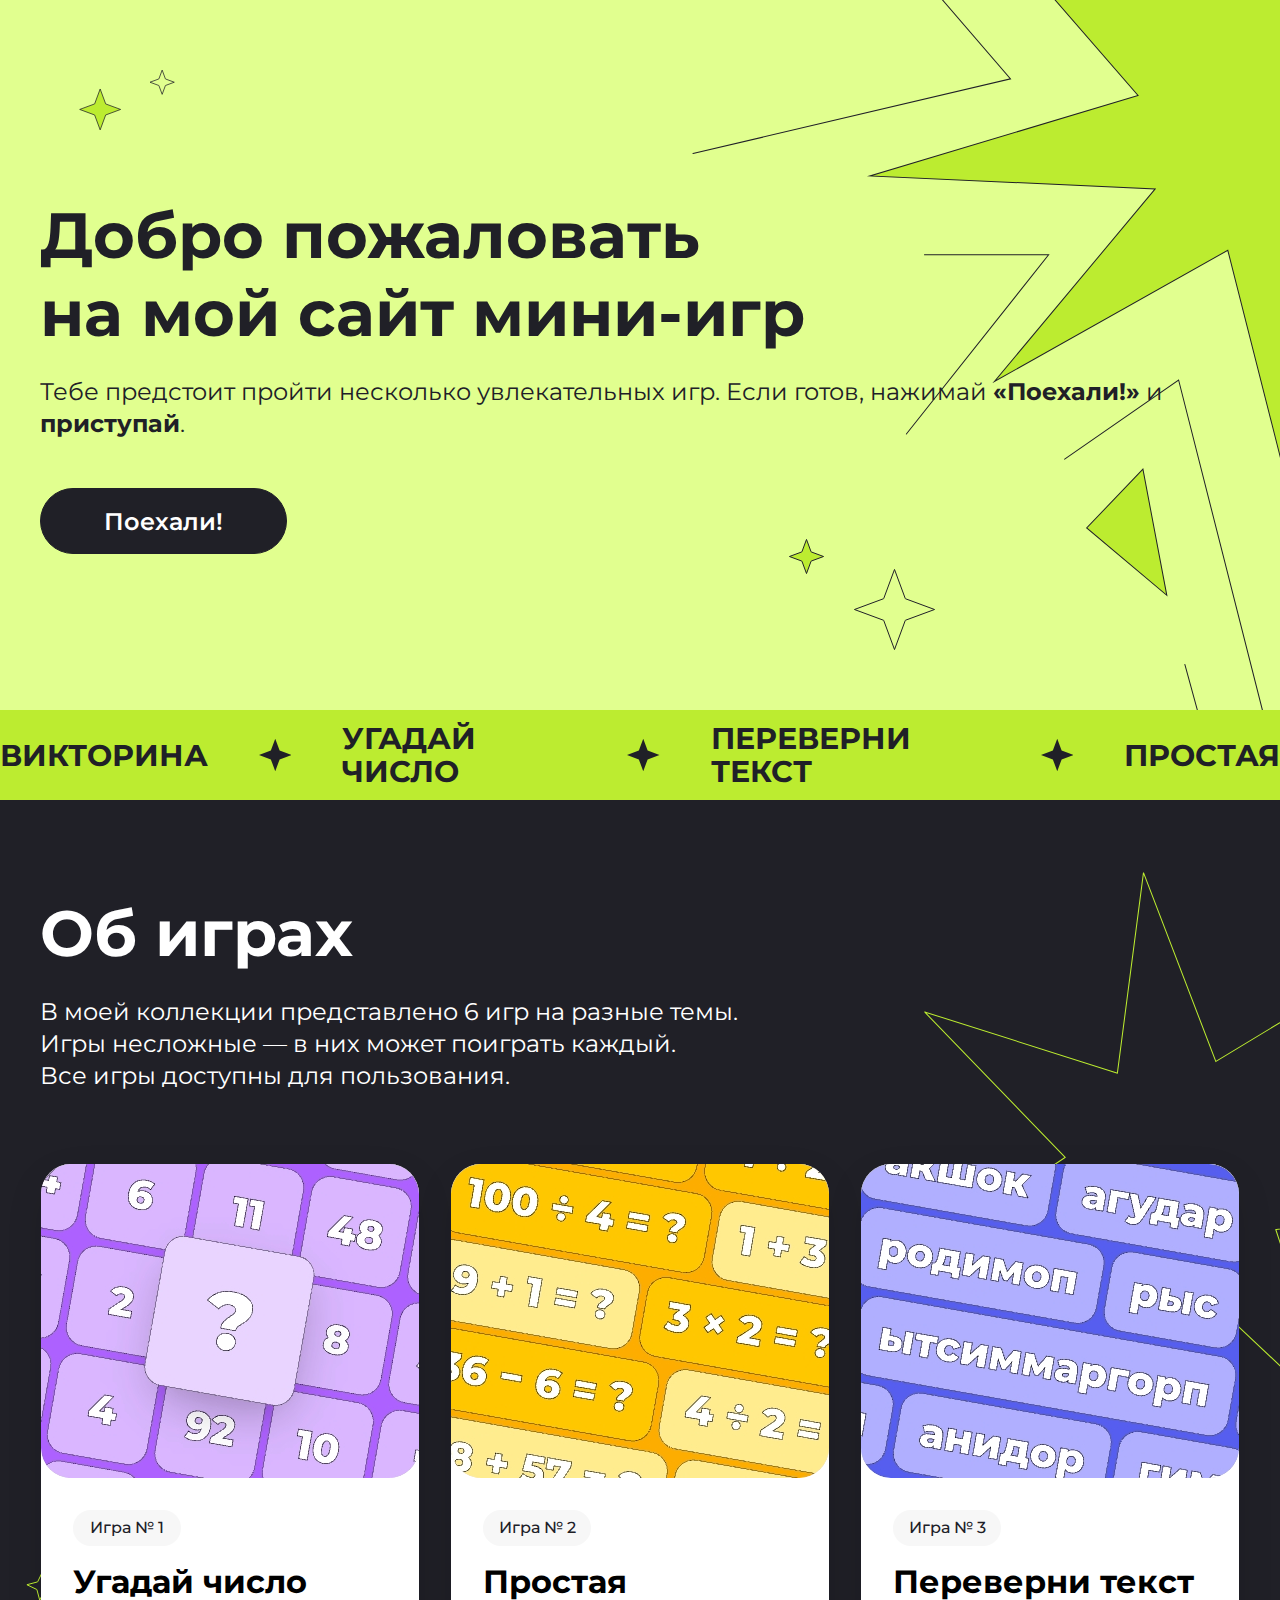
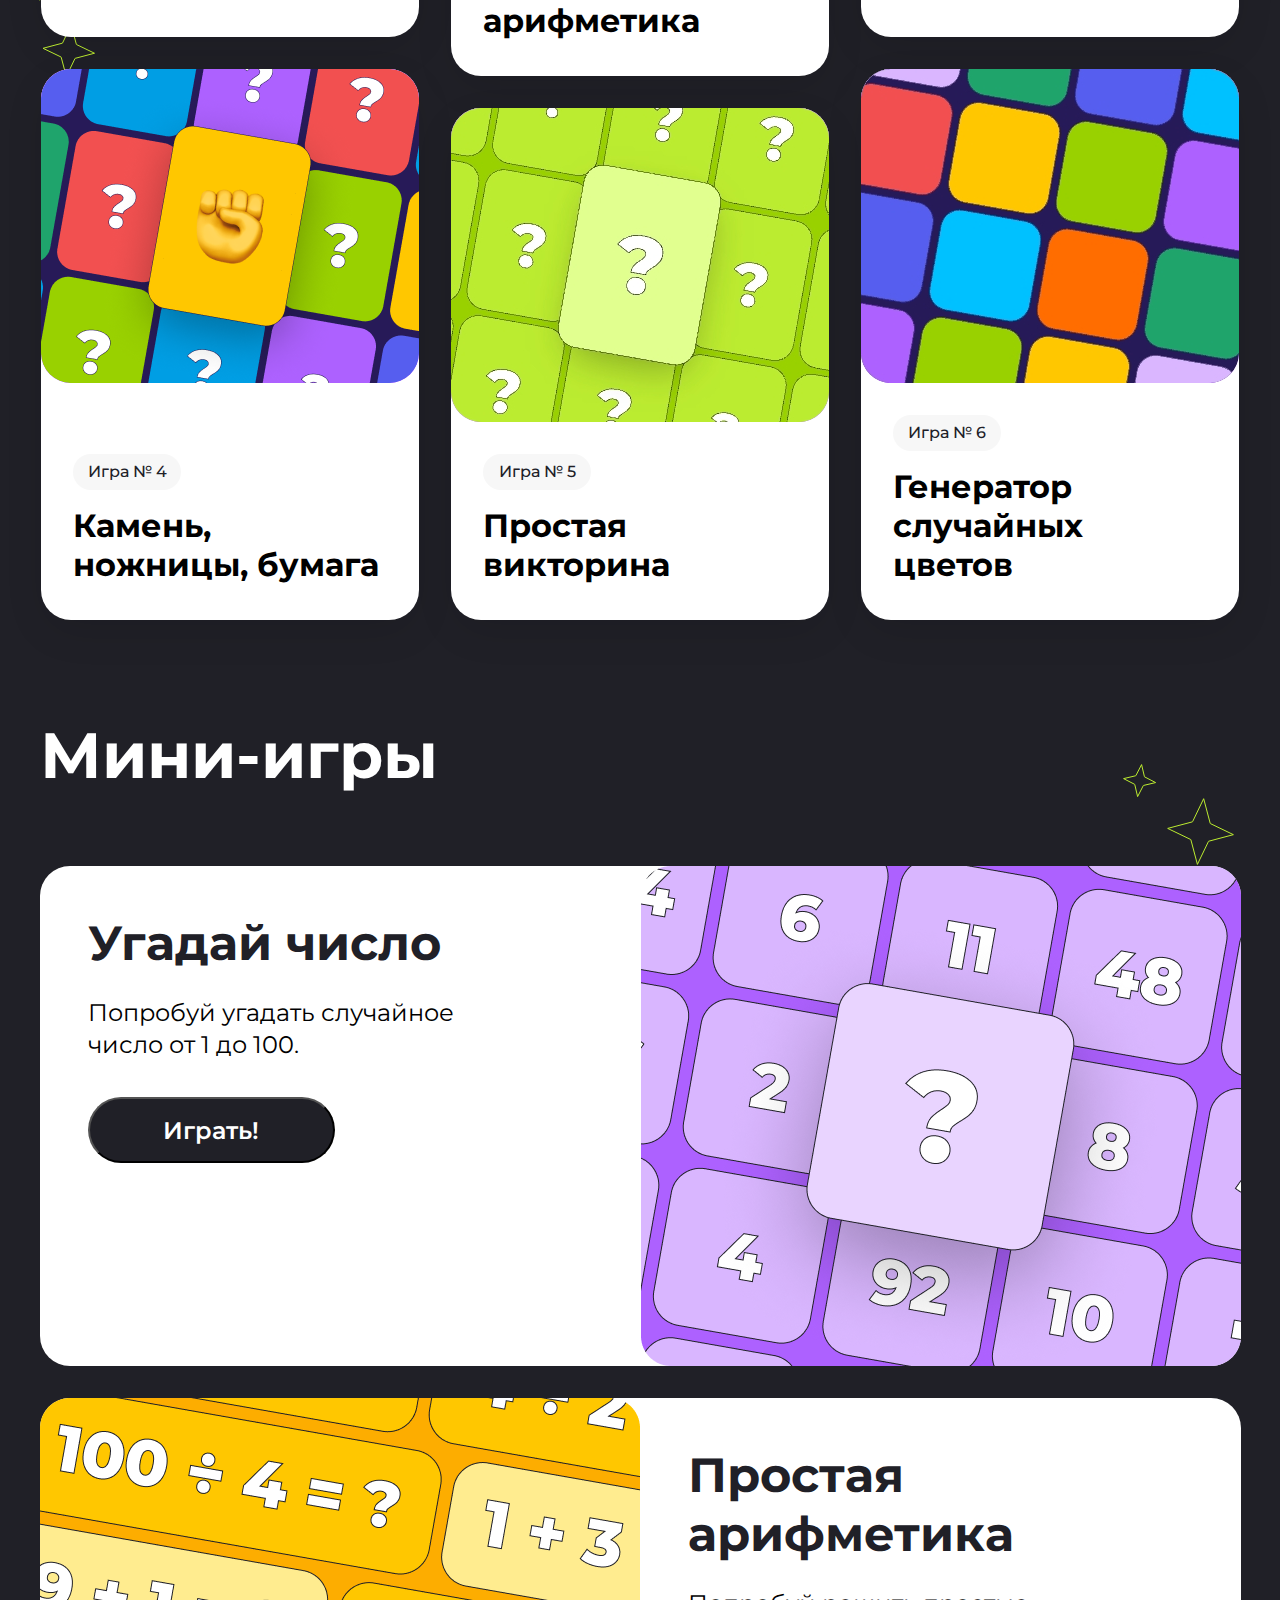
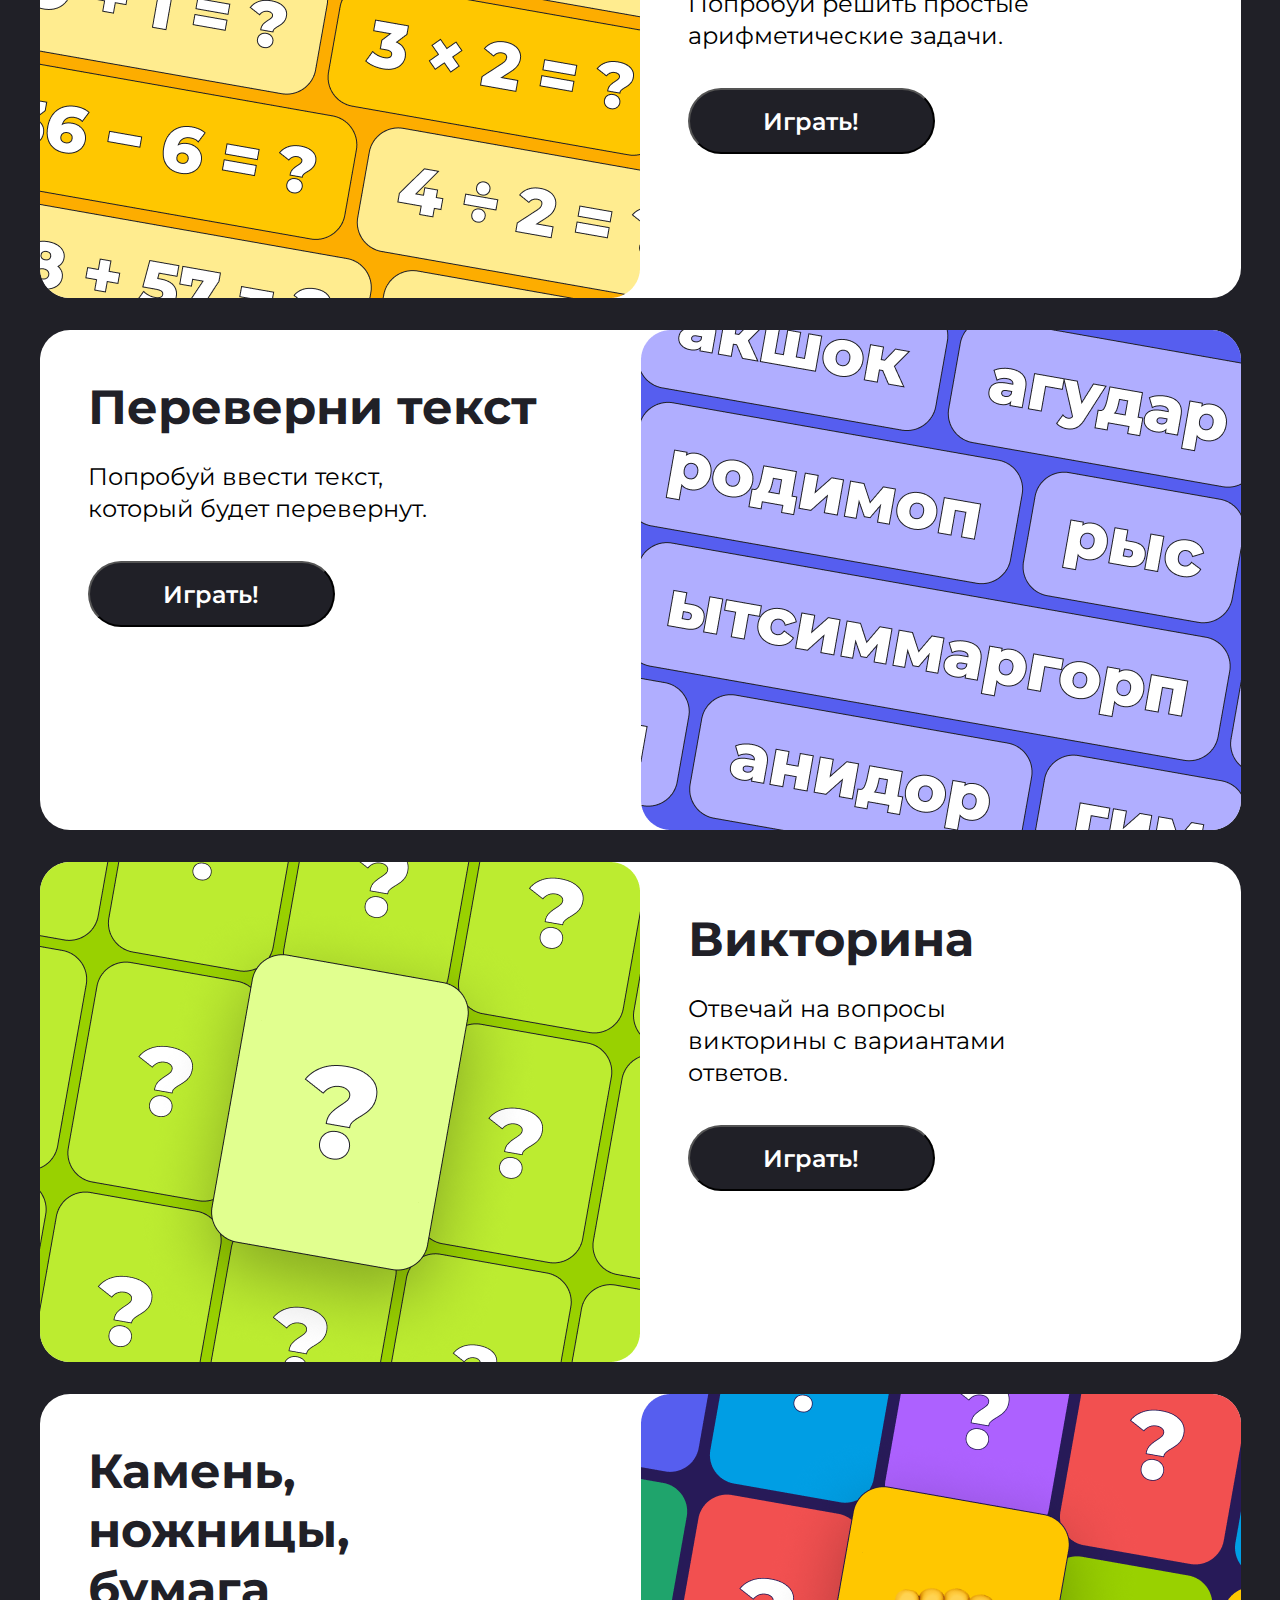
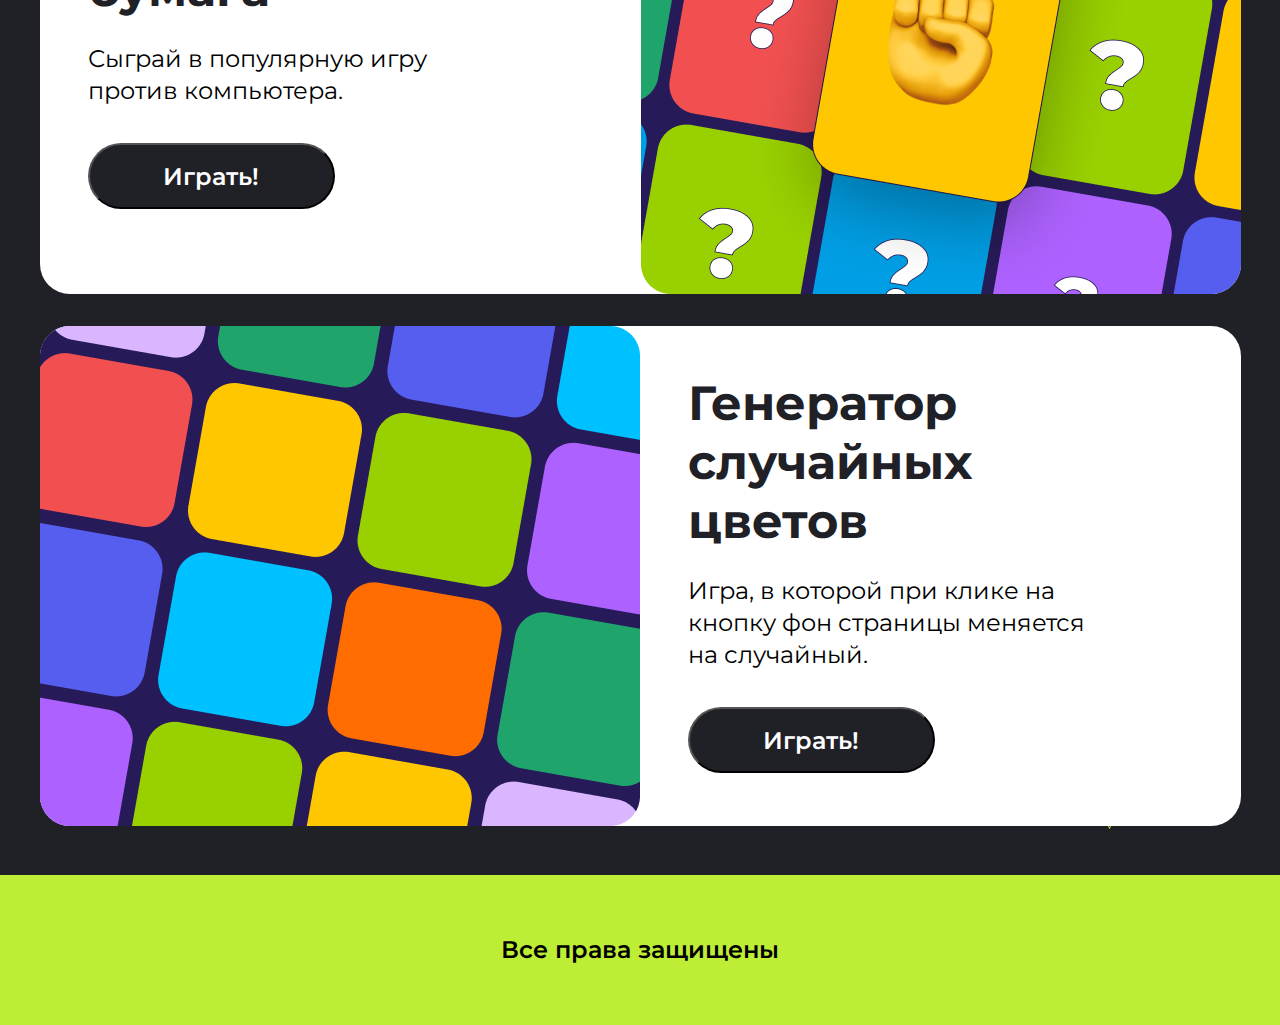
==== commit 1e75eaf7: "Merge pull request #5 from Kristina-Boo/hw-4" ====
--- a/index.html
+++ b/index.html
@@ -125,7 +125,7 @@
                 <div class="game-info">
                     <h2 class="game-info__subtitle">Угадай число</h2>
                     <p class="game-info__description">Попробуй угадать случайное число от 1 до 100.</p>
-                    <a href="game-number"><button onclick="gameNumber()" class="game-info__play">Играть!</button></a>
+                    <a href="game-number"><button class="game-info__play">Играть!</button></a>
                 </div>
                  <img class="game__picture" src="img/bigame1.png" alt="game-number">
             </article>
@@ -174,8 +174,7 @@
 
 
 
-  <script src="script.js"></script>
-  <script src="games.js"></script>
+  <!-- <script src="script.js"></script> -->
   <footer>Все права защищены</footer>
 </body>
 </html>--- a/style.css
+++ b/style.css
@@ -150,6 +150,8 @@
 }
 
 .card {
+  width: 378px;
+  height: 473px;
   display: flex;
   flex-direction: column;
   justify-content: space-between;
@@ -283,8 +285,8 @@
 
 @media (max-width: 767px) {
   .center {
-    padding-left: 16px;
-    padding-right: 16px;
+    padding-left: 0px;
+    padding-right: 0px;
   }
   .top {
     display: flex;
@@ -311,18 +313,22 @@
     gap: 36px;
   }
   .top-box {
+    width: 296px;
+    height: 280px;
     display: flex;
     align-content: flex-start;
     justify-content: center;
     gap: 24px;
   }
   .top-box__hello {
+    width: 100%;
     font-size: 40px;
     font-weight: 700;
     line-height: 49px;
     text-align: center;
   }
   .top-box__info {
+    width: 100%;
     font-size: 16px;
     font-weight: 400;
     line-height: 20px;
@@ -342,6 +348,7 @@
     display: none;
     flex-direction: column;
     flex-wrap: wrap;
+    width: 100%;
   }
   .minigames {
     font-size: 40px;
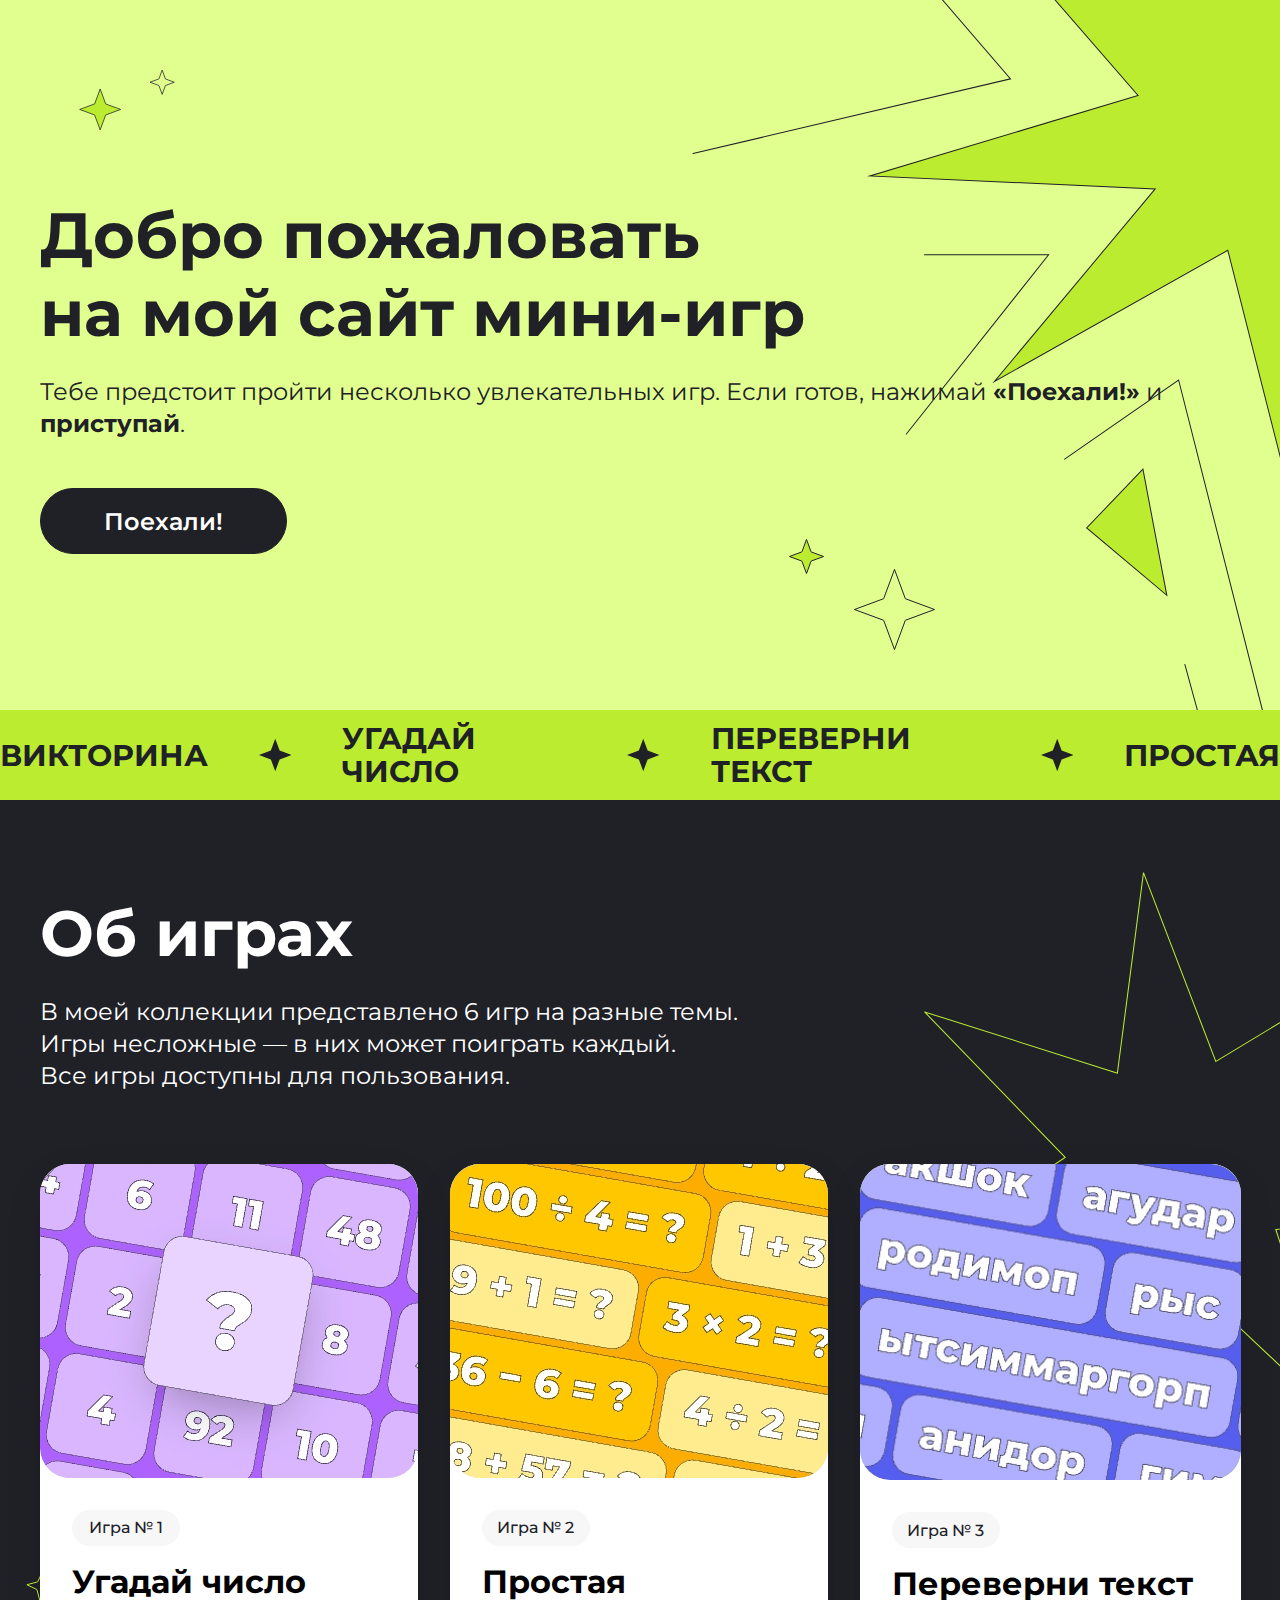
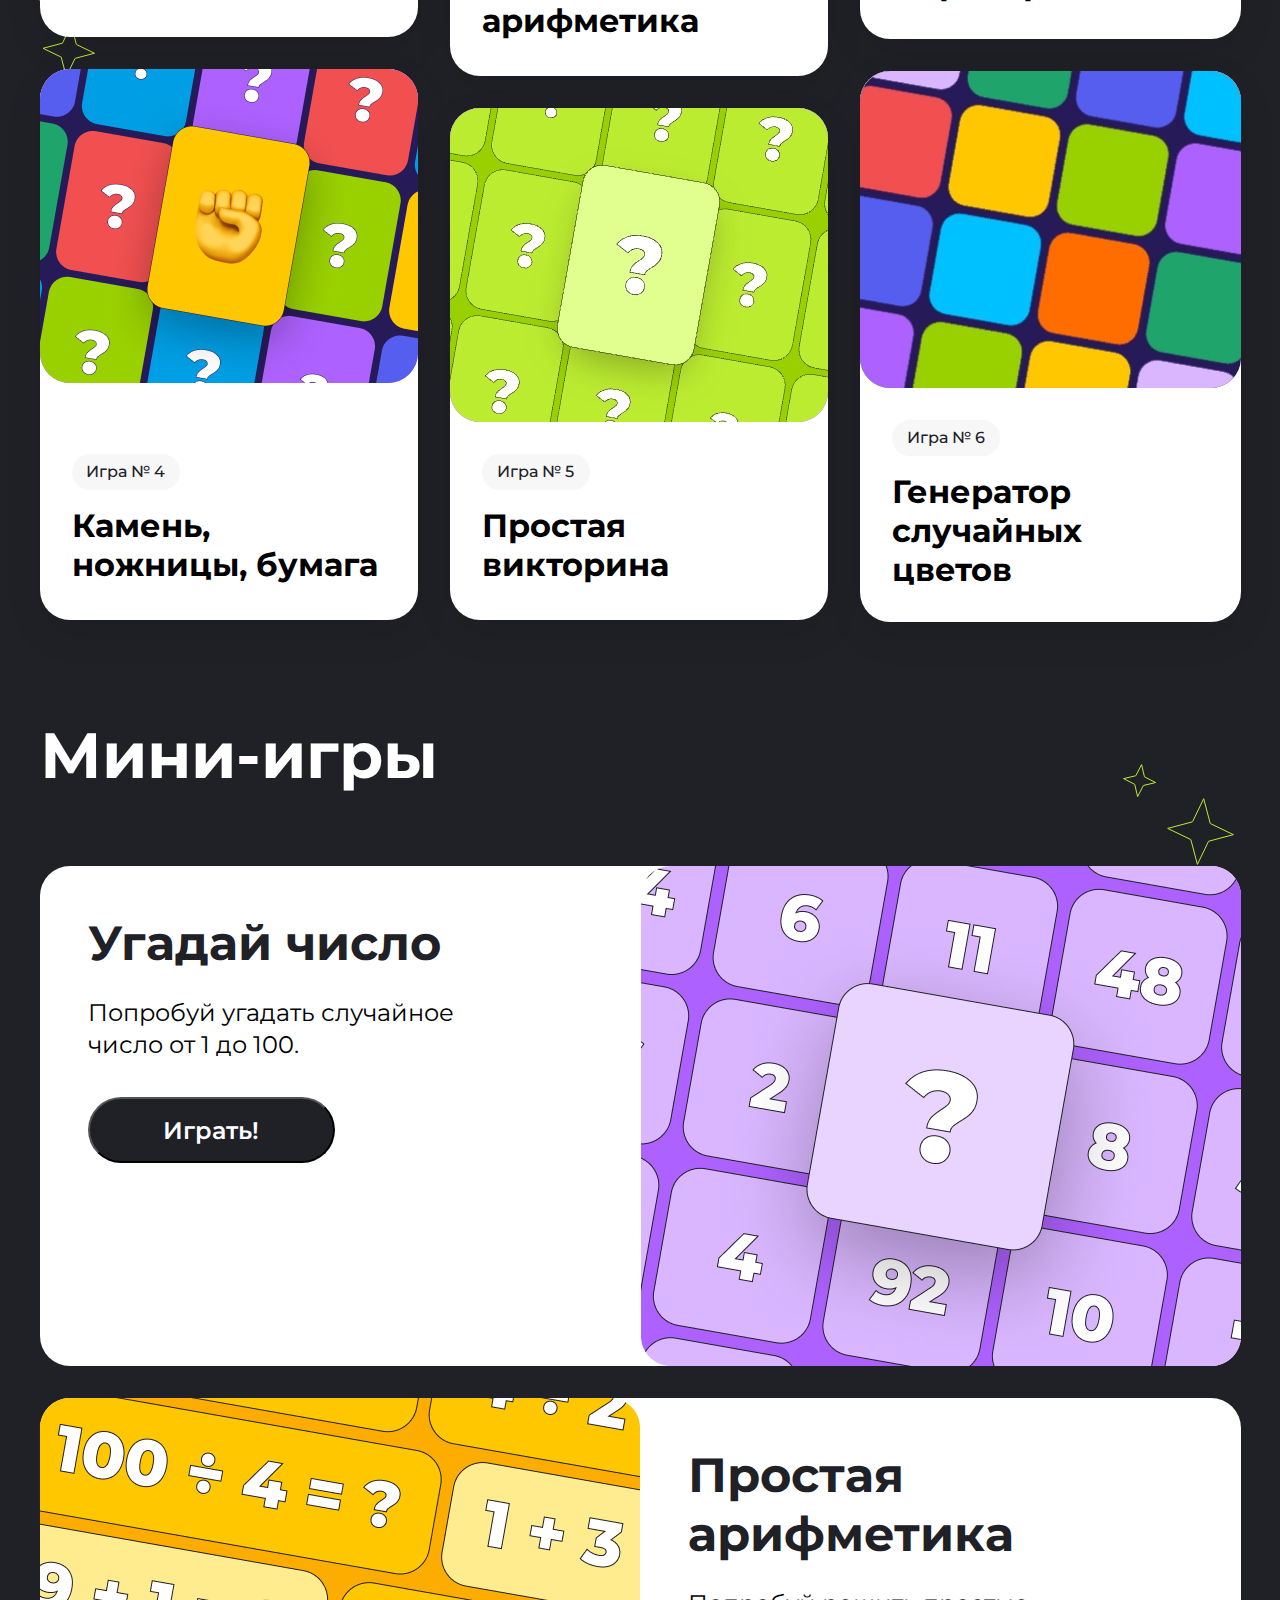
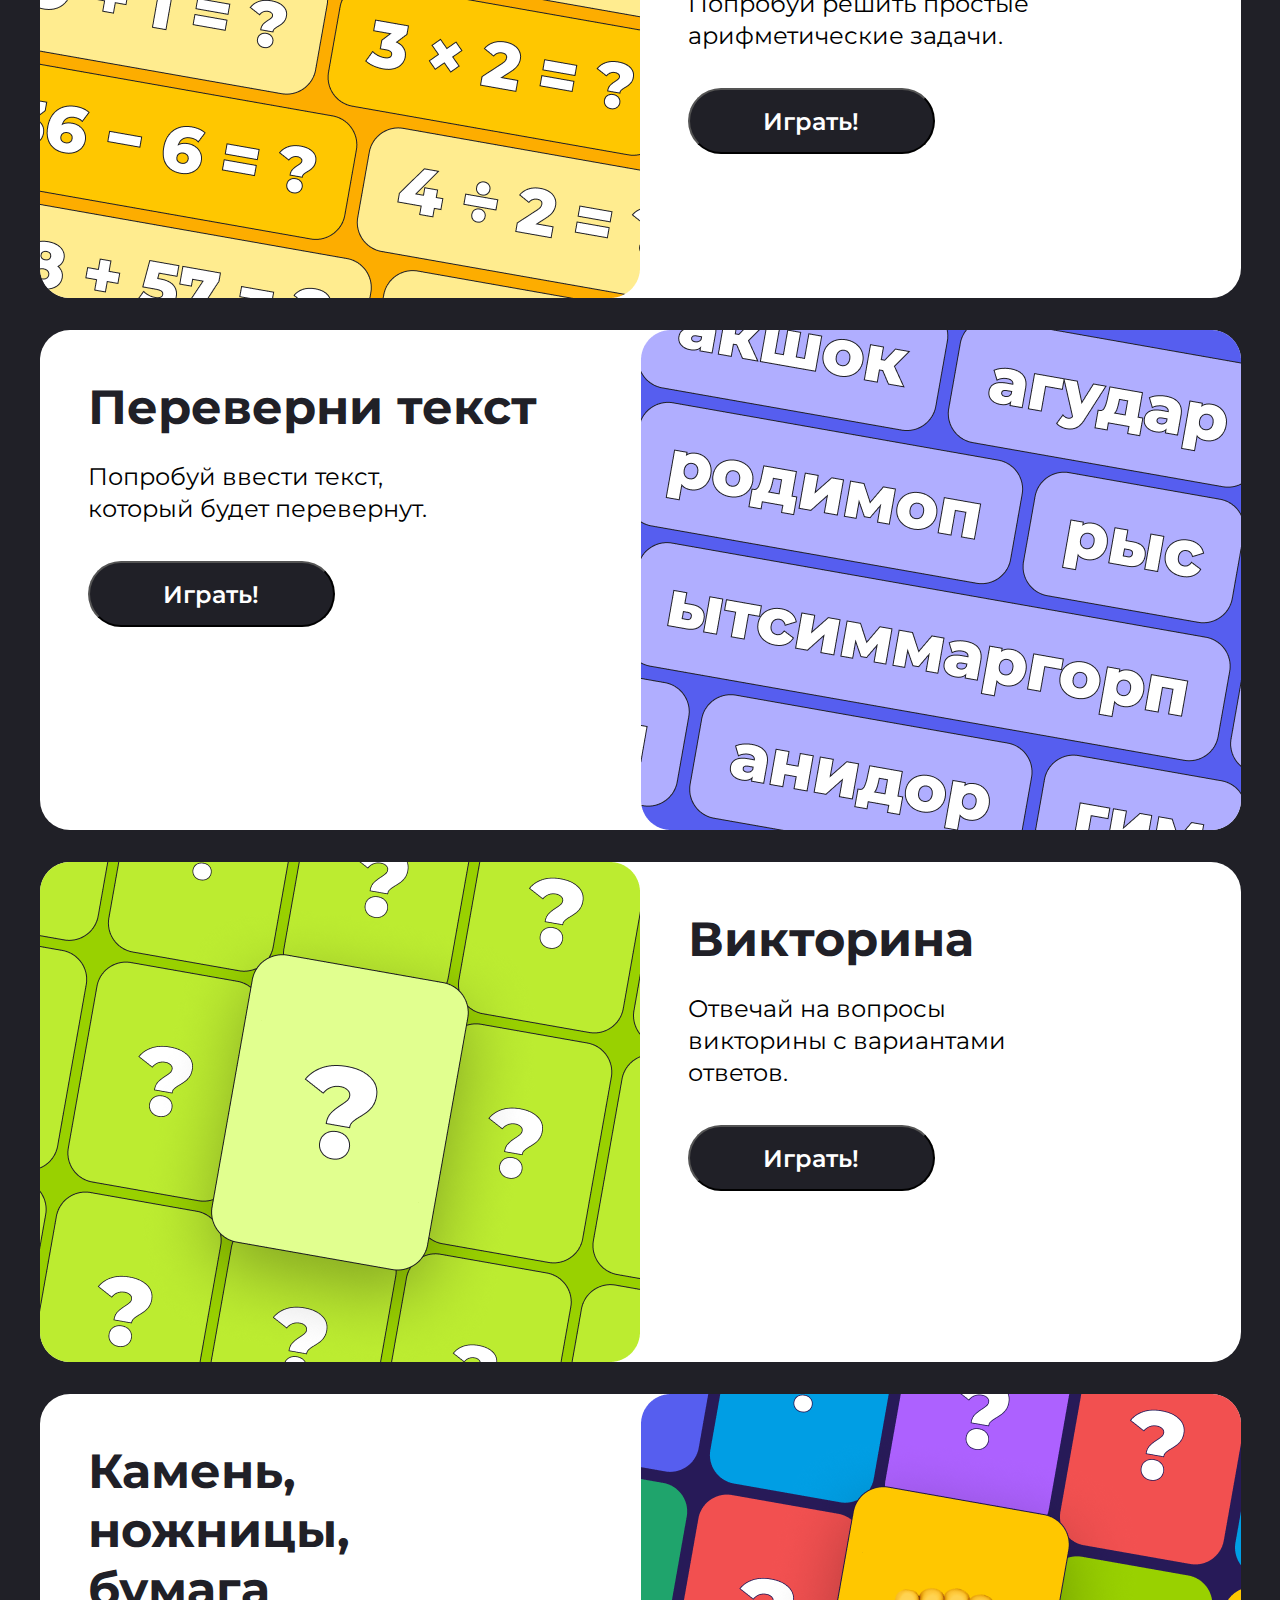
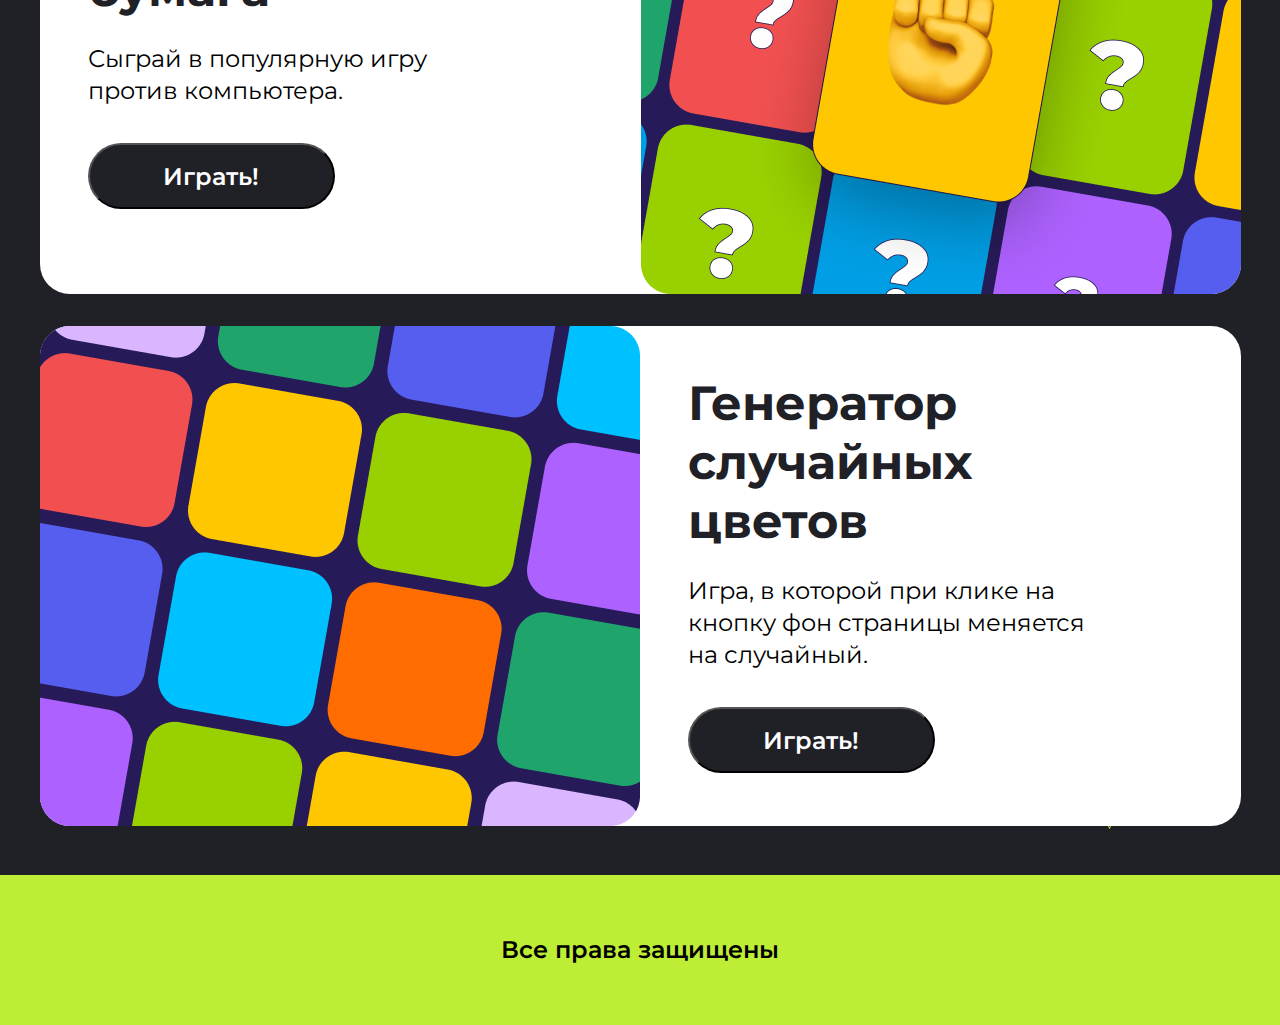
==== commit 09b234b3: "Merge pull request #6 from Kristina-Boo/hw-5" ====
--- a/index.html
+++ b/index.html
@@ -125,7 +125,7 @@
                 <div class="game-info">
                     <h2 class="game-info__subtitle">Угадай число</h2>
                     <p class="game-info__description">Попробуй угадать случайное число от 1 до 100.</p>
-                    <a href="game-number"><button class="game-info__play">Играть!</button></a>
+                    <a href="game-number"><button onclick="gameNumber()" class="game-info__play">Играть!</button></a>
                 </div>
                  <img class="game__picture" src="img/bigame1.png" alt="game-number">
             </article>
@@ -174,7 +174,8 @@
 
 
 
-  <!-- <script src="script.js"></script> -->
+  <script src="script.js"></script>
+  <script src="games.js"></script>
   <footer>Все права защищены</footer>
 </body>
 </html>--- a/style.css
+++ b/style.css
@@ -150,8 +150,6 @@
 }
 
 .card {
-  width: 378px;
-  height: 473px;
   display: flex;
   flex-direction: column;
   justify-content: space-between;
@@ -285,8 +283,8 @@
 
 @media (max-width: 767px) {
   .center {
-    padding-left: 0px;
-    padding-right: 0px;
+    padding-left: 16px;
+    padding-right: 16px;
   }
   .top {
     display: flex;
@@ -313,22 +311,18 @@
     gap: 36px;
   }
   .top-box {
-    width: 296px;
-    height: 280px;
     display: flex;
     align-content: flex-start;
     justify-content: center;
     gap: 24px;
   }
   .top-box__hello {
-    width: 100%;
     font-size: 40px;
     font-weight: 700;
     line-height: 49px;
     text-align: center;
   }
   .top-box__info {
-    width: 100%;
     font-size: 16px;
     font-weight: 400;
     line-height: 20px;
@@ -348,7 +342,6 @@
     display: none;
     flex-direction: column;
     flex-wrap: wrap;
-    width: 100%;
   }
   .minigames {
     font-size: 40px;
